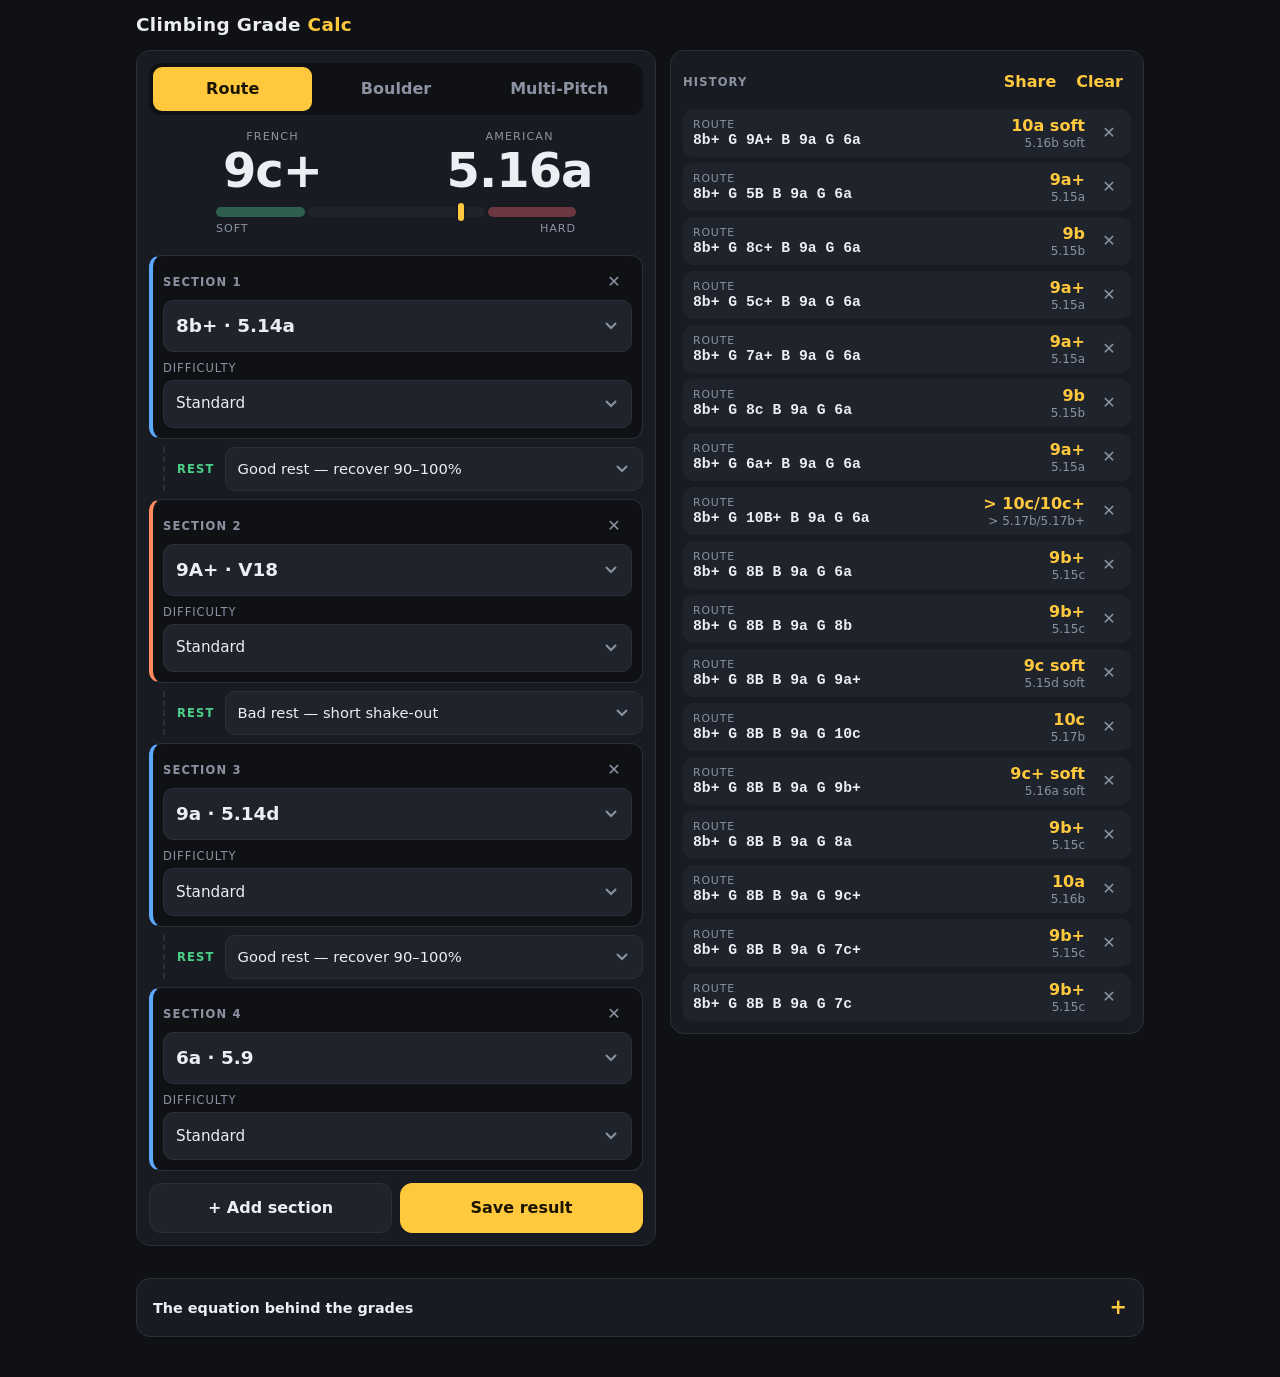
==== index.html @ f6881411 "init" ====
<!DOCTYPE html>
<!-- saved from url=(0037)https://x-55v3zh-1-bwf33.sprites.app/ -->
<html lang="en" translate="no"><script src="chrome-extension://ldmohiccoioolenadmogclhoklmanpgi/injected.js"></script><head><meta http-equiv="Content-Type" content="text/html; charset=UTF-8">
    <script type="module" src="./Climbing Grade Calc_files/client"></script>

    
    <meta name="viewport" content="width=device-width, initial-scale=1.0, viewport-fit=cover">
    <meta name="theme-color" content="#0f1115">
    <link rel="manifest" href="https://x-55v3zh-1-bwf33.sprites.app/manifest.webmanifest">
    <link rel="icon" href="https://x-55v3zh-1-bwf33.sprites.app/icon.svg" type="image/svg+xml">
    <meta name="mobile-web-app-capable" content="yes">
    <meta name="apple-mobile-web-app-capable" content="yes">
    <meta name="apple-mobile-web-app-title" content="Grade Calc">
    <title>Climbing Grade Calc</title>
  <style type="text/css" data-vite-dev-id="/home/sprite/app/src/style.css">:root {
  --bg: #0f1115;
  --card: #181b22;
  --card-2: #1f232c;
  --line: #2a2f3a;
  --text: #eceef3;
  --muted: #8b93a3;
  --accent: #ffc83d;
  --accent-ink: #1a1400;
  --route: #5aa9ff;
  --boulder: #ff8a5c;
  --good: #4cd08a;
  --bad: #ff5d6c;
  --radius: 14px;
}

*, *::before, *::after { box-sizing: border-box; }

html { -webkit-text-size-adjust: 100%; }

body {
  margin: 0;
  min-height: 100dvh;
  background: var(--bg);
  color: var(--text);
  font: 16px/1.4 system-ui, -apple-system, 'Segoe UI', Roboto, sans-serif;
  -webkit-tap-highlight-color: transparent;
  padding: env(safe-area-inset-top) env(safe-area-inset-right) env(safe-area-inset-bottom) env(safe-area-inset-left);
}

button { font: inherit; color: inherit; cursor: pointer; }

.top {
  display: flex;
  align-items: center;
  max-width: 1040px;
  margin: 0 auto;
  padding: 12px 16px;
}
.top h1 { margin: 0; font-size: 1.15rem; font-weight: 800; letter-spacing: 0.02em; }
.top h1 span { color: var(--accent); }

.layout {
  display: grid;
  gap: 14px;
  max-width: 1040px;
  margin: 0 auto;
  padding: 0 12px 24px;
}
@media (min-width: 860px) {
  .layout { grid-template-columns: minmax(380px, 520px) 1fr; align-items: start; padding: 0 16px 32px; }
  .history { position: sticky; top: 12px; }
}

.card { background: var(--card); border: 1px solid var(--line); border-radius: var(--radius); padding: 12px; }

/* segmented controls */
.seg { display: grid; grid-auto-flow: column; grid-auto-columns: 1fr; gap: 4px; background: var(--bg); padding: 4px; border-radius: 12px; }
.seg button { border: 0; background: transparent; color: var(--muted); padding: 10px 6px; border-radius: 9px; font-weight: 600; min-height: 44px; }
.seg button[aria-selected='true'], .seg button.on { background: var(--accent); color: var(--accent-ink); }

/* console */
.console-bar { display: flex; align-items: center; justify-content: space-between; gap: 8px; }
.console-bar label, .console-bar h2 { font-size: 0.72rem; font-weight: 700; text-transform: uppercase; letter-spacing: 0.1em; color: var(--muted); margin: 0; }
.tools { display: flex; gap: 4px; }
.icon { width: 36px; height: 36px; border-radius: 50%; border: 0; background: transparent; color: var(--muted); font-size: 1rem; }
.icon:hover, .icon:active { background: var(--card-2); color: var(--text); }
.text-btn { border: 0; background: transparent; color: var(--accent); font-weight: 600; padding: 8px; min-height: 36px; }


/* result */
.result { padding: 14px 4px 6px; text-align: center; }
.dual { display: grid; grid-template-columns: 1fr 1fr; gap: 8px; }
.dual small { display: block; font-size: 0.7rem; text-transform: uppercase; letter-spacing: 0.1em; color: var(--muted); }
.grade { font-size: clamp(1.9rem, 9vw, 3rem); font-weight: 800; letter-spacing: -0.02em; line-height: 1.1; min-height: 1.1em; }
.grade.empty { color: #3a4050; }
.grade.flash { animation: flash 0.5s ease; }
@keyframes flash { 0% { color: var(--accent); transform: scale(1.06); } 100% { transform: scale(1); } }
.meter { position: relative; height: 10px; margin: 10px auto 0; max-width: 360px; }
.zones { display: grid; grid-template-columns: 25fr 50fr 25fr; gap: 3px; height: 100%; }
.zones i { background: var(--card-2); border-radius: 5px; }
.zones i:first-child { background: color-mix(in srgb, var(--good) 35%, var(--card-2)); }
.zones i:last-child { background: color-mix(in srgb, var(--bad) 35%, var(--card-2)); }
.marker { position: absolute; top: -4px; width: 6px; height: 18px; margin-left: -3px; border-radius: 3px; background: var(--accent); box-shadow: 0 0 0 2px var(--card); transition: left 0.25s ease, opacity 0.2s; }
.meter-labels { display: flex; justify-content: space-between; max-width: 360px; margin: 4px auto 0; font-size: 0.7rem; color: var(--muted); text-transform: uppercase; letter-spacing: 0.08em; }

/* history */
.history h2 { font-size: 0.72rem; }
#histList { list-style: none; margin: 8px 0 0; padding: 0; display: grid; gap: 6px; }
#histList li { display: grid; grid-template-columns: 1fr auto auto; align-items: center; gap: 6px; background: var(--card-2); border-radius: 10px; padding-right: 4px; }
.hist-load { display: flex; flex-direction: column; align-items: flex-start; min-width: 0; text-align: left; border: 0; background: transparent; padding: 8px 10px; min-height: 48px; }
.h-type { font-size: 0.68rem; color: var(--muted); text-transform: uppercase; letter-spacing: 0.08em; }
.h-str { font: 600 0.92rem ui-monospace, Menlo, Consolas, monospace; max-width: 100%; overflow: hidden; text-overflow: ellipsis; white-space: nowrap; }
.h-grade { color: var(--accent); white-space: nowrap; text-align: right; line-height: 1.2; }
.h-grade small { display: block; font-weight: 500; color: var(--muted); font-size: 0.75rem; }
.empty { margin: 10px 0 2px; color: var(--muted); font-size: 0.9rem; }
[hidden] { display: none !important; }


@media (prefers-reduced-motion: reduce) { * { animation: none !important; transition: none !important; } }

/* section rows */
.rows { display: grid; gap: 8px; margin-top: 12px; }
.row { background: var(--bg); border: 1px solid var(--line); border-left: 4px solid var(--line); border-radius: 12px; padding: 8px 10px 10px; }
.row.route { border-left-color: var(--route); }
.row.boulder { border-left-color: var(--boulder); }
.row-head { display: flex; align-items: center; justify-content: space-between; min-height: 36px; }
.row-title { font-size: 0.72rem; font-weight: 700; text-transform: uppercase; letter-spacing: 0.1em; color: var(--muted); }

select {
  width: 100%;
  min-height: 48px;
  padding: 10px 36px 10px 12px;
  border: 1px solid var(--line);
  border-radius: 10px;
  background: var(--card-2) url("data:image/svg+xml,%3Csvg xmlns='http://www.w3.org/2000/svg' width='12' height='8' fill='none' stroke='%238b93a3' stroke-width='2'%3E%3Cpath d='M1 1l5 5 5-5'/%3E%3C/svg%3E") no-repeat right 14px center;
  color: var(--text);
  font: inherit;
  appearance: none;
  -webkit-appearance: none;
  text-overflow: ellipsis;
}
select:focus-visible, button:focus-visible, input:focus-visible { outline: 2px solid var(--accent); outline-offset: 2px; }
.grade-sel { font-size: 1.15rem; font-weight: 700; min-height: 52px; }
.row-opts { display: grid; gap: 8px; margin-top: 8px; }
.row-opts label { display: grid; gap: 4px; font-size: 0.72rem; color: var(--muted); text-transform: uppercase; letter-spacing: 0.08em; }
.row-opts select { font-size: 0.95rem; text-transform: none; letter-spacing: 0; }
.row-opts .check { display: flex; align-items: center; gap: 10px; min-height: 44px; font-size: 0.95rem; text-transform: none; letter-spacing: 0; color: var(--text); }
.check input { width: 22px; height: 22px; accent-color: var(--accent); }

.rest-pick { display: grid; grid-template-columns: auto 1fr; align-items: center; gap: 10px; margin: 0 0 0 14px; padding-left: 12px; border-left: 2px dashed var(--line); }
.rest-pick span { font-size: 0.72rem; font-weight: 700; text-transform: uppercase; letter-spacing: 0.1em; color: var(--good); }
.rest-pick select { min-height: 44px; font-size: 0.92rem; }

.actions { display: grid; grid-template-columns: 1fr 1fr; gap: 8px; margin-top: 12px; }
.btn { min-height: 50px; border-radius: 12px; border: 1px solid var(--line); font-weight: 700; background: var(--card-2); }
.btn.primary { background: var(--accent); color: var(--accent-ink); border-color: var(--accent); }
.btn:disabled { opacity: 0.4; cursor: not-allowed; }
.btn:active:not(:disabled) { transform: scale(0.98); }

/* about */
.about { max-width: 1040px; margin: 0 auto; padding: 0 12px 32px; color: var(--muted); font-size: 0.9rem; }
.about details { background: var(--card); border: 1px solid var(--line); border-radius: var(--radius); }
.about summary { cursor: pointer; padding: 14px 16px; min-height: 48px; font-weight: 600; color: var(--text); list-style: none; display: flex; align-items: center; justify-content: space-between; }
.about summary::-webkit-details-marker { display: none; }
.about summary::after { content: '+'; color: var(--accent); font-size: 1.3rem; }
.about details[open] summary::after { content: '–'; }
.about-body { padding: 0 16px 14px; line-height: 1.55; }
.about-body p { margin: 0 0 10px; }
.about-body ol { margin: 0 0 10px; padding-left: 20px; display: grid; gap: 6px; }
.about-body b { color: var(--text); }
@media (min-width: 860px) { .about { padding: 0 16px 40px; } }

.eq { margin: 4px 0 12px; padding: 10px 12px; background: var(--bg); border: 1px solid var(--line); border-radius: 10px; font: italic 0.95rem/1.9 Georgia, 'Times New Roman', serif; color: var(--text); overflow-x: auto; }
.eq > div { white-space: nowrap; }
.eq span { font: 0.78rem system-ui, sans-serif; color: var(--muted); margin-left: 8px; }
.about-body i { font-family: Georgia, 'Times New Roman', serif; }
.plot { margin: 6px 0 12px; }
.plot svg { display: block; width: 100%; max-width: 480px; height: auto; margin: 0 auto; }
.plot .g { stroke: var(--line); stroke-width: 1; }
.plot text { fill: var(--muted); font-size: 10px; font-family: system-ui, sans-serif; }
.plot .ax { font-size: 10px; }
.plot .c { fill: none; stroke-width: 2.2; stroke-linejoin: round; }
.plot .ref { fill: none; stroke: var(--muted); stroke-width: 1.3; stroke-dasharray: 4 4; }
.legend { display: flex; flex-wrap: wrap; justify-content: center; gap: 4px 14px; margin-top: 6px; font-size: 0.78rem; }
.legend span { display: inline-flex; align-items: center; gap: 6px; }
.legend i { width: 14px; height: 3px; border-radius: 2px; display: inline-block; }
.legend i.dash { background: repeating-linear-gradient(90deg, var(--muted) 0 4px, transparent 4px 8px); }
.params { width: 100%; border-collapse: collapse; margin: 0 0 10px; font-size: 0.82rem; text-align: center; }
.params th, .params td { padding: 6px 3px; border-bottom: 1px solid var(--line); }
.params td:first-child { white-space: nowrap; }
.params th { color: var(--muted); font-weight: 600; }
.params td:first-child, .params th:first-child { text-align: left; }
.params td:first-child { color: var(--text); }
.dot { display: inline-block; width: 9px; height: 9px; border-radius: 50%; margin-right: 8px; }
.dot.rG { background: var(--good); } .dot.rM { background: var(--accent); } .dot.rB { background: var(--boulder); } .dot.rN { background: var(--bad); }
.about-body .fine { font-size: 0.8rem; color: #6c7488; }
.about-body ul { margin: 0 0 10px; padding-left: 20px; display: grid; gap: 6px; }
.about-body .cap { margin: 14px 0 4px; font-weight: 700; color: var(--text); }
.about-body code { font-family: ui-monospace, Menlo, Consolas, monospace; color: var(--accent); }
</style><script src="chrome-extension://liecbddmkiiihnedobmlmillhodjkdmb/js/recordConsoleEvents.js"></script></head>
  <body>
    <div id="app">
  <header class="top"><h1>Climbing Grade <span>Calc</span></h1></header>
  <main class="layout">
    <section class="card calc">
      <div class="seg" id="typeSeg" role="tablist"><button role="tab" data-type="Route" aria-selected="true">Route</button><button role="tab" data-type="Boulder" aria-selected="false">Boulder</button><button role="tab" data-type="Multipitch" aria-selected="false">Multi-Pitch</button></div>
      <div class="result" aria-live="polite">
        <div class="dual">
          <div><small>French</small><div class="grade" id="gradeFr">9c+</div></div>
          <div><small>American</small><div class="grade" id="gradeUS">5.16a</div></div>
        </div>
        <div class="meter"><div class="zones"><i></i><i></i><i></i></div><div class="marker" id="marker" style="left: 68%; opacity: 1;"></div></div>
        <div class="meter-labels"><span>soft</span><span>hard</span></div>
      </div>
      <div id="rows" class="rows">
      <div class="row route">
        <div class="row-head">
          <span class="row-title">Section 1</span>
          <button class="icon" data-remove="0" aria-label="Remove section 1">✕</button>
        </div>
        <select class="grade-sel" data-i="0" data-f="grade" aria-label="Grade of section 1"><option value="">Choose a grade…</option><optgroup label="Route sections (lowercase)"><option value="4a">4a · 5.5</option><option value="4a+">4a+ · 5.5</option><option value="4b">4b · 5.5</option><option value="4b+">4b+ · 5.5</option><option value="4c">4c · 5.5</option><option value="4c+">4c+ · 5.5</option><option value="5a">5a · 5.6</option><option value="5a+">5a+ · 5.6/5.7</option><option value="5b">5b · 5.7</option><option value="5b+">5b+ · 5.7/5.8</option><option value="5c">5c · 5.8</option><option value="5c+">5c+ · 5.8/5.9</option><option value="6a">6a · 5.9</option><option value="6a+">6a+ · 5.10a/b</option><option value="6b">6b · 5.10c</option><option value="6b+">6b+ · 5.10d</option><option value="6c">6c · 5.11a</option><option value="6c+">6c+ · 5.11b</option><option value="7a">7a · 5.11c</option><option value="7a+">7a+ · 5.11d</option><option value="7b">7b · 5.12a</option><option value="7b+">7b+ · 5.12b</option><option value="7c">7c · 5.12c</option><option value="7c+">7c+ · 5.12d/5.13a</option><option value="8a">8a · 5.13b</option><option value="8a+">8a+ · 5.13c</option><option value="8b">8b · 5.13d</option><option value="8b+" selected="">8b+ · 5.14a</option><option value="8c">8c · 5.14b</option><option value="8c+">8c+ · 5.14c</option><option value="9a">9a · 5.14d</option><option value="9a+">9a+ · 5.15a</option><option value="9b">9b · 5.15b</option><option value="9b+">9b+ · 5.15c</option><option value="9c">9c · 5.15d</option><option value="9c+">9c+ · 5.16a</option></optgroup><optgroup label="Boulder sections (uppercase)"><option value="4A">4A · V0-</option><option value="4A+">4A+ · V0-</option><option value="4B">4B · V0</option><option value="4B+">4B+ · V0</option><option value="4C">4C · V0+</option><option value="4C+">4C+ · V0+</option><option value="5A">5A · V1</option><option value="5A+">5A+ · V1</option><option value="5B">5B · V2</option><option value="5B+">5B+ · V2</option><option value="5C">5C · V2</option><option value="5C+">5C+ · V3</option><option value="6A">6A · V3</option><option value="6A+">6A+ · V3</option><option value="6B">6B · V4</option><option value="6B+">6B+ · V4</option><option value="6C">6C · V5</option><option value="6C+">6C+ · V6</option><option value="7A">7A · V6</option><option value="7A+">7A+ · V7</option><option value="7B">7B · V8</option><option value="7B+">7B+ · V9</option><option value="7C">7C · V9</option><option value="7C+">7C+ · V10</option><option value="8A">8A · V11</option><option value="8A+">8A+ · V12</option><option value="8B">8B · V13</option><option value="8B+">8B+ · V14</option><option value="8C">8C · V15</option><option value="8C+">8C+ · V16</option><option value="9A">9A · V17</option><option value="9A+">9A+ · V18</option></optgroup></select>
        <div class="row-opts">
          <label>Difficulty
            <select data-i="0" data-f="mod">
              <option value="" selected="">Standard</option>
              <option value="s">Soft for the grade</option>
              <option value="h">Hard for the grade</option>
              <option value="/">Between this and next grade</option>
            </select>
          </label>
          
        </div>
      </div><label class="rest-pick"><span>Rest</span><select data-i="1" data-f="rest" aria-label="Rest before section 2"><option value="G" selected="">Good rest — recover 90–100%</option><option value="M">Medium rest — calm down</option><option value="B">Bad rest — short shake-out</option><option value="N">No rest — keep going</option></select></label>
      <div class="row boulder">
        <div class="row-head">
          <span class="row-title">Section 2</span>
          <button class="icon" data-remove="1" aria-label="Remove section 2">✕</button>
        </div>
        <select class="grade-sel" data-i="1" data-f="grade" aria-label="Grade of section 2"><option value="">Choose a grade…</option><optgroup label="Route sections (lowercase)"><option value="4a">4a · 5.5</option><option value="4a+">4a+ · 5.5</option><option value="4b">4b · 5.5</option><option value="4b+">4b+ · 5.5</option><option value="4c">4c · 5.5</option><option value="4c+">4c+ · 5.5</option><option value="5a">5a · 5.6</option><option value="5a+">5a+ · 5.6/5.7</option><option value="5b">5b · 5.7</option><option value="5b+">5b+ · 5.7/5.8</option><option value="5c">5c · 5.8</option><option value="5c+">5c+ · 5.8/5.9</option><option value="6a">6a · 5.9</option><option value="6a+">6a+ · 5.10a/b</option><option value="6b">6b · 5.10c</option><option value="6b+">6b+ · 5.10d</option><option value="6c">6c · 5.11a</option><option value="6c+">6c+ · 5.11b</option><option value="7a">7a · 5.11c</option><option value="7a+">7a+ · 5.11d</option><option value="7b">7b · 5.12a</option><option value="7b+">7b+ · 5.12b</option><option value="7c">7c · 5.12c</option><option value="7c+">7c+ · 5.12d/5.13a</option><option value="8a">8a · 5.13b</option><option value="8a+">8a+ · 5.13c</option><option value="8b">8b · 5.13d</option><option value="8b+">8b+ · 5.14a</option><option value="8c">8c · 5.14b</option><option value="8c+">8c+ · 5.14c</option><option value="9a">9a · 5.14d</option><option value="9a+">9a+ · 5.15a</option><option value="9b">9b · 5.15b</option><option value="9b+">9b+ · 5.15c</option><option value="9c">9c · 5.15d</option><option value="9c+">9c+ · 5.16a</option></optgroup><optgroup label="Boulder sections (uppercase)"><option value="4A">4A · V0-</option><option value="4A+">4A+ · V0-</option><option value="4B">4B · V0</option><option value="4B+">4B+ · V0</option><option value="4C">4C · V0+</option><option value="4C+">4C+ · V0+</option><option value="5A">5A · V1</option><option value="5A+">5A+ · V1</option><option value="5B">5B · V2</option><option value="5B+">5B+ · V2</option><option value="5C">5C · V2</option><option value="5C+">5C+ · V3</option><option value="6A">6A · V3</option><option value="6A+">6A+ · V3</option><option value="6B">6B · V4</option><option value="6B+">6B+ · V4</option><option value="6C">6C · V5</option><option value="6C+">6C+ · V6</option><option value="7A">7A · V6</option><option value="7A+">7A+ · V7</option><option value="7B">7B · V8</option><option value="7B+">7B+ · V9</option><option value="7C">7C · V9</option><option value="7C+">7C+ · V10</option><option value="8A">8A · V11</option><option value="8A+">8A+ · V12</option><option value="8B">8B · V13</option><option value="8B+">8B+ · V14</option><option value="8C">8C · V15</option><option value="8C+">8C+ · V16</option><option value="9A">9A · V17</option><option value="9A+" selected="">9A+ · V18</option></optgroup></select>
        <div class="row-opts">
          <label>Difficulty
            <select data-i="1" data-f="mod">
              <option value="" selected="">Standard</option>
              <option value="s">Soft for the grade</option>
              <option value="h">Hard for the grade</option>
              <option value="/">Between this and next grade</option>
            </select>
          </label>
          
        </div>
      </div><label class="rest-pick"><span>Rest</span><select data-i="2" data-f="rest" aria-label="Rest before section 3"><option value="G">Good rest — recover 90–100%</option><option value="M">Medium rest — calm down</option><option value="B" selected="">Bad rest — short shake-out</option><option value="N">No rest — keep going</option></select></label>
      <div class="row route">
        <div class="row-head">
          <span class="row-title">Section 3</span>
          <button class="icon" data-remove="2" aria-label="Remove section 3">✕</button>
        </div>
        <select class="grade-sel" data-i="2" data-f="grade" aria-label="Grade of section 3"><option value="">Choose a grade…</option><optgroup label="Route sections (lowercase)"><option value="4a">4a · 5.5</option><option value="4a+">4a+ · 5.5</option><option value="4b">4b · 5.5</option><option value="4b+">4b+ · 5.5</option><option value="4c">4c · 5.5</option><option value="4c+">4c+ · 5.5</option><option value="5a">5a · 5.6</option><option value="5a+">5a+ · 5.6/5.7</option><option value="5b">5b · 5.7</option><option value="5b+">5b+ · 5.7/5.8</option><option value="5c">5c · 5.8</option><option value="5c+">5c+ · 5.8/5.9</option><option value="6a">6a · 5.9</option><option value="6a+">6a+ · 5.10a/b</option><option value="6b">6b · 5.10c</option><option value="6b+">6b+ · 5.10d</option><option value="6c">6c · 5.11a</option><option value="6c+">6c+ · 5.11b</option><option value="7a">7a · 5.11c</option><option value="7a+">7a+ · 5.11d</option><option value="7b">7b · 5.12a</option><option value="7b+">7b+ · 5.12b</option><option value="7c">7c · 5.12c</option><option value="7c+">7c+ · 5.12d/5.13a</option><option value="8a">8a · 5.13b</option><option value="8a+">8a+ · 5.13c</option><option value="8b">8b · 5.13d</option><option value="8b+">8b+ · 5.14a</option><option value="8c">8c · 5.14b</option><option value="8c+">8c+ · 5.14c</option><option value="9a" selected="">9a · 5.14d</option><option value="9a+">9a+ · 5.15a</option><option value="9b">9b · 5.15b</option><option value="9b+">9b+ · 5.15c</option><option value="9c">9c · 5.15d</option><option value="9c+">9c+ · 5.16a</option></optgroup><optgroup label="Boulder sections (uppercase)"><option value="4A">4A · V0-</option><option value="4A+">4A+ · V0-</option><option value="4B">4B · V0</option><option value="4B+">4B+ · V0</option><option value="4C">4C · V0+</option><option value="4C+">4C+ · V0+</option><option value="5A">5A · V1</option><option value="5A+">5A+ · V1</option><option value="5B">5B · V2</option><option value="5B+">5B+ · V2</option><option value="5C">5C · V2</option><option value="5C+">5C+ · V3</option><option value="6A">6A · V3</option><option value="6A+">6A+ · V3</option><option value="6B">6B · V4</option><option value="6B+">6B+ · V4</option><option value="6C">6C · V5</option><option value="6C+">6C+ · V6</option><option value="7A">7A · V6</option><option value="7A+">7A+ · V7</option><option value="7B">7B · V8</option><option value="7B+">7B+ · V9</option><option value="7C">7C · V9</option><option value="7C+">7C+ · V10</option><option value="8A">8A · V11</option><option value="8A+">8A+ · V12</option><option value="8B">8B · V13</option><option value="8B+">8B+ · V14</option><option value="8C">8C · V15</option><option value="8C+">8C+ · V16</option><option value="9A">9A · V17</option><option value="9A+">9A+ · V18</option></optgroup></select>
        <div class="row-opts">
          <label>Difficulty
            <select data-i="2" data-f="mod">
              <option value="" selected="">Standard</option>
              <option value="s">Soft for the grade</option>
              <option value="h">Hard for the grade</option>
              <option value="/">Between this and next grade</option>
            </select>
          </label>
          
        </div>
      </div><label class="rest-pick"><span>Rest</span><select data-i="3" data-f="rest" aria-label="Rest before section 4"><option value="G" selected="">Good rest — recover 90–100%</option><option value="M">Medium rest — calm down</option><option value="B">Bad rest — short shake-out</option><option value="N">No rest — keep going</option></select></label>
      <div class="row route">
        <div class="row-head">
          <span class="row-title">Section 4</span>
          <button class="icon" data-remove="3" aria-label="Remove section 4">✕</button>
        </div>
        <select class="grade-sel" data-i="3" data-f="grade" aria-label="Grade of section 4"><option value="">Choose a grade…</option><optgroup label="Route sections (lowercase)"><option value="4a">4a · 5.5</option><option value="4a+">4a+ · 5.5</option><option value="4b">4b · 5.5</option><option value="4b+">4b+ · 5.5</option><option value="4c">4c · 5.5</option><option value="4c+">4c+ · 5.5</option><option value="5a">5a · 5.6</option><option value="5a+">5a+ · 5.6/5.7</option><option value="5b">5b · 5.7</option><option value="5b+">5b+ · 5.7/5.8</option><option value="5c">5c · 5.8</option><option value="5c+">5c+ · 5.8/5.9</option><option value="6a" selected="">6a · 5.9</option><option value="6a+">6a+ · 5.10a/b</option><option value="6b">6b · 5.10c</option><option value="6b+">6b+ · 5.10d</option><option value="6c">6c · 5.11a</option><option value="6c+">6c+ · 5.11b</option><option value="7a">7a · 5.11c</option><option value="7a+">7a+ · 5.11d</option><option value="7b">7b · 5.12a</option><option value="7b+">7b+ · 5.12b</option><option value="7c">7c · 5.12c</option><option value="7c+">7c+ · 5.12d/5.13a</option><option value="8a">8a · 5.13b</option><option value="8a+">8a+ · 5.13c</option><option value="8b">8b · 5.13d</option><option value="8b+">8b+ · 5.14a</option><option value="8c">8c · 5.14b</option><option value="8c+">8c+ · 5.14c</option><option value="9a">9a · 5.14d</option><option value="9a+">9a+ · 5.15a</option><option value="9b">9b · 5.15b</option><option value="9b+">9b+ · 5.15c</option><option value="9c">9c · 5.15d</option><option value="9c+">9c+ · 5.16a</option></optgroup><optgroup label="Boulder sections (uppercase)"><option value="4A">4A · V0-</option><option value="4A+">4A+ · V0-</option><option value="4B">4B · V0</option><option value="4B+">4B+ · V0</option><option value="4C">4C · V0+</option><option value="4C+">4C+ · V0+</option><option value="5A">5A · V1</option><option value="5A+">5A+ · V1</option><option value="5B">5B · V2</option><option value="5B+">5B+ · V2</option><option value="5C">5C · V2</option><option value="5C+">5C+ · V3</option><option value="6A">6A · V3</option><option value="6A+">6A+ · V3</option><option value="6B">6B · V4</option><option value="6B+">6B+ · V4</option><option value="6C">6C · V5</option><option value="6C+">6C+ · V6</option><option value="7A">7A · V6</option><option value="7A+">7A+ · V7</option><option value="7B">7B · V8</option><option value="7B+">7B+ · V9</option><option value="7C">7C · V9</option><option value="7C+">7C+ · V10</option><option value="8A">8A · V11</option><option value="8A+">8A+ · V12</option><option value="8B">8B · V13</option><option value="8B+">8B+ · V14</option><option value="8C">8C · V15</option><option value="8C+">8C+ · V16</option><option value="9A">9A · V17</option><option value="9A+">9A+ · V18</option></optgroup></select>
        <div class="row-opts">
          <label>Difficulty
            <select data-i="3" data-f="mod">
              <option value="" selected="">Standard</option>
              <option value="s">Soft for the grade</option>
              <option value="h">Hard for the grade</option>
              <option value="/">Between this and next grade</option>
            </select>
          </label>
          
        </div>
      </div></div>
      <div class="actions">
        <button class="btn ghost" id="addBtn">+ Add section</button>
        <button class="btn primary" id="saveBtn">Save result</button>
      </div>
    </section>
    <section class="card history">
      <div class="console-bar">
        <h2>History</h2>
        <div class="tools">
          <button class="text-btn" id="shareBtn">Share</button>
          <button class="text-btn" id="clearHist">Clear</button>
        </div>
      </div>
      <ul id="histList"><li data-i="0"><button class="hist-load"><span class="h-type">Route</span><span class="h-str">8b+ G 9A+ B 9a G 6a</span></button><b class="h-grade">10a soft<small>5.16b soft</small></b><button class="icon" data-del="0" aria-label="Delete">✕</button></li><li data-i="1"><button class="hist-load"><span class="h-type">Route</span><span class="h-str">8b+ G 5B B 9a G 6a</span></button><b class="h-grade">9a+<small>5.15a</small></b><button class="icon" data-del="1" aria-label="Delete">✕</button></li><li data-i="2"><button class="hist-load"><span class="h-type">Route</span><span class="h-str">8b+ G 8c+ B 9a G 6a</span></button><b class="h-grade">9b<small>5.15b</small></b><button class="icon" data-del="2" aria-label="Delete">✕</button></li><li data-i="3"><button class="hist-load"><span class="h-type">Route</span><span class="h-str">8b+ G 5c+ B 9a G 6a</span></button><b class="h-grade">9a+<small>5.15a</small></b><button class="icon" data-del="3" aria-label="Delete">✕</button></li><li data-i="4"><button class="hist-load"><span class="h-type">Route</span><span class="h-str">8b+ G 7a+ B 9a G 6a</span></button><b class="h-grade">9a+<small>5.15a</small></b><button class="icon" data-del="4" aria-label="Delete">✕</button></li><li data-i="5"><button class="hist-load"><span class="h-type">Route</span><span class="h-str">8b+ G 8c B 9a G 6a</span></button><b class="h-grade">9b<small>5.15b</small></b><button class="icon" data-del="5" aria-label="Delete">✕</button></li><li data-i="6"><button class="hist-load"><span class="h-type">Route</span><span class="h-str">8b+ G 6a+ B 9a G 6a</span></button><b class="h-grade">9a+<small>5.15a</small></b><button class="icon" data-del="6" aria-label="Delete">✕</button></li><li data-i="7"><button class="hist-load"><span class="h-type">Route</span><span class="h-str">8b+ G 10B+ B 9a G 6a</span></button><b class="h-grade">&gt; 10c/10c+<small>&gt; 5.17b/5.17b+</small></b><button class="icon" data-del="7" aria-label="Delete">✕</button></li><li data-i="8"><button class="hist-load"><span class="h-type">Route</span><span class="h-str">8b+ G 8B B 9a G 6a</span></button><b class="h-grade">9b+<small>5.15c</small></b><button class="icon" data-del="8" aria-label="Delete">✕</button></li><li data-i="9"><button class="hist-load"><span class="h-type">Route</span><span class="h-str">8b+ G 8B B 9a G 8b</span></button><b class="h-grade">9b+<small>5.15c</small></b><button class="icon" data-del="9" aria-label="Delete">✕</button></li><li data-i="10"><button class="hist-load"><span class="h-type">Route</span><span class="h-str">8b+ G 8B B 9a G 9a+</span></button><b class="h-grade">9c soft<small>5.15d soft</small></b><button class="icon" data-del="10" aria-label="Delete">✕</button></li><li data-i="11"><button class="hist-load"><span class="h-type">Route</span><span class="h-str">8b+ G 8B B 9a G 10c</span></button><b class="h-grade">10c<small>5.17b</small></b><button class="icon" data-del="11" aria-label="Delete">✕</button></li><li data-i="12"><button class="hist-load"><span class="h-type">Route</span><span class="h-str">8b+ G 8B B 9a G 9b+</span></button><b class="h-grade">9c+ soft<small>5.16a soft</small></b><button class="icon" data-del="12" aria-label="Delete">✕</button></li><li data-i="13"><button class="hist-load"><span class="h-type">Route</span><span class="h-str">8b+ G 8B B 9a G 8a</span></button><b class="h-grade">9b+<small>5.15c</small></b><button class="icon" data-del="13" aria-label="Delete">✕</button></li><li data-i="14"><button class="hist-load"><span class="h-type">Route</span><span class="h-str">8b+ G 8B B 9a G 9c+</span></button><b class="h-grade">10a<small>5.16b</small></b><button class="icon" data-del="14" aria-label="Delete">✕</button></li><li data-i="15"><button class="hist-load"><span class="h-type">Route</span><span class="h-str">8b+ G 8B B 9a G 7c+</span></button><b class="h-grade">9b+<small>5.15c</small></b><button class="icon" data-del="15" aria-label="Delete">✕</button></li><li data-i="16"><button class="hist-load"><span class="h-type">Route</span><span class="h-str">8b+ G 8B B 9a G 7c</span></button><b class="h-grade">9b+<small>5.15c</small></b><button class="icon" data-del="16" aria-label="Delete">✕</button></li></ul>
      <p class="empty" id="histEmpty" hidden="">Press “Save result” to keep a result here.</p>
    </section>
  </main>
  <footer class="about">
    <details>
      <summary>The equation behind the grades</summary>
      <div class="about-body">
        <p>Grades live on one scale where a step is one route grade (4a = 0.5, 4a+ = 1.5, 4b = 2.5…). For two sections <i>g</i><sub>1</sub> then <i>g</i><sub>2</sub> separated by a rest, with gap <i>d</i> = <i>g</i><sub>2</sub> − <i>g</i><sub>1</sub>, the pair is worth:</p>
        <div class="eq">
          <div><i>g</i> = <i>g</i><sub>1</sub> + <i>R</i>(<i>d</i>)</div>
          <div><i>R</i>(<i>d</i>) = <i>d</i> + <i>e</i><sub>0</sub>·(1 − <i>d</i>/<i>c</i>)<sup><i>p</i></sup> <span>for 0 ≤ <i>d</i> &lt; <i>c</i></span></div>
          <div><i>R</i>(<i>d</i>) = <i>e</i><sub>0</sub>·(1 + <i>d</i>/<i>c</i><sub>L</sub>)<sup><i>q</i></sup> <span>for −<i>c</i><sub>L</sub> &lt; <i>d</i> &lt; 0</span></div>
          <div><i>R</i>(<i>d</i>) = <i>d</i> for <i>d</i> ≥ <i>c</i>, and 0 for <i>d</i> ≤ −<i>c</i><sub>L</sub></div>
        </div>
        <p class="cap">Two route sections: the bonus over the harder one</p>
        <div class="plot" id="plot"><svg viewBox="0 0 340 220" role="img" aria-label="Bonus over the harder section against the grade gap, for each rest quality">
    <line x1="34" x2="34" y1="10" y2="190" class="g"></line><text x="34" y="204" text-anchor="middle">-10</text><line x1="56.769230769230774" x2="56.769230769230774" y1="10" y2="190" class="g"></line><text x="56.769230769230774" y="204" text-anchor="middle">-8</text><line x1="79.53846153846155" x2="79.53846153846155" y1="10" y2="190" class="g"></line><text x="79.53846153846155" y="204" text-anchor="middle">-6</text><line x1="102.3076923076923" x2="102.3076923076923" y1="10" y2="190" class="g"></line><text x="102.3076923076923" y="204" text-anchor="middle">-4</text><line x1="125.07692307692308" x2="125.07692307692308" y1="10" y2="190" class="g"></line><text x="125.07692307692308" y="204" text-anchor="middle">-2</text><line x1="147.84615384615387" x2="147.84615384615387" y1="10" y2="190" class="g"></line><text x="147.84615384615387" y="204" text-anchor="middle">0</text><line x1="170.6153846153846" x2="170.6153846153846" y1="10" y2="190" class="g"></line><text x="170.6153846153846" y="204" text-anchor="middle">2</text><line x1="193.3846153846154" x2="193.3846153846154" y1="10" y2="190" class="g"></line><text x="193.3846153846154" y="204" text-anchor="middle">4</text><line x1="216.15384615384616" x2="216.15384615384616" y1="10" y2="190" class="g"></line><text x="216.15384615384616" y="204" text-anchor="middle">6</text><line x1="238.9230769230769" x2="238.9230769230769" y1="10" y2="190" class="g"></line><text x="238.9230769230769" y="204" text-anchor="middle">8</text><line x1="261.69230769230774" x2="261.69230769230774" y1="10" y2="190" class="g"></line><text x="261.69230769230774" y="204" text-anchor="middle">10</text><line x1="284.46153846153845" x2="284.46153846153845" y1="10" y2="190" class="g"></line><text x="284.46153846153845" y="204" text-anchor="middle">12</text><line x1="307.2307692307692" x2="307.2307692307692" y1="10" y2="190" class="g"></line><text x="307.2307692307692" y="204" text-anchor="middle">14</text><line x1="330" x2="330" y1="10" y2="190" class="g"></line><text x="330" y="204" text-anchor="middle">16</text><line x1="34" x2="330" y1="190" y2="190" class="g"></line><text x="28" y="193" text-anchor="end">0</text><line x1="34" x2="330" y1="130" y2="130" class="g"></line><text x="28" y="133" text-anchor="end">1</text><line x1="34" x2="330" y1="70" y2="70" class="g"></line><text x="28" y="73" text-anchor="end">2</text><line x1="34" x2="330" y1="10" y2="10" class="g"></line><text x="28" y="13" text-anchor="end">3</text>
    <path d="M34.0,190.0L35.1,190.0L36.3,190.0L37.4,190.0L38.6,190.0L39.7,190.0L40.8,190.0L42.0,190.0L43.1,190.0L44.2,190.0L45.4,190.0L46.5,190.0L47.7,190.0L48.8,190.0L49.9,190.0L51.1,190.0L52.2,190.0L53.4,190.0L54.5,190.0L55.6,190.0L56.8,190.0L57.9,190.0L59.0,190.0L60.2,190.0L61.3,190.0L62.5,190.0L63.6,190.0L64.7,189.9L65.9,189.6L67.0,189.1L68.2,188.5L69.3,187.8L70.4,187.0L71.6,186.2L72.7,185.2L73.8,184.2L75.0,183.2L76.1,182.1L77.3,180.9L78.4,179.7L79.5,178.4L80.7,177.0L81.8,175.7L83.0,174.2L84.1,172.8L85.2,171.2L86.4,169.7L87.5,168.1L88.6,166.4L89.8,164.7L90.9,163.0L92.1,161.2L93.2,159.4L94.3,157.6L95.5,155.7L96.6,153.8L97.8,151.9L98.9,149.9L100.0,147.9L101.2,145.8L102.3,143.7L103.4,141.6L104.6,139.5L105.7,137.3L106.9,135.1L108.0,132.8L109.1,130.6L110.3,128.3L111.4,125.9L112.6,123.6L113.7,121.2L114.8,118.8L116.0,116.3L117.1,113.9L118.2,111.3L119.4,108.8L120.5,106.3L121.7,103.7L122.8,101.1L123.9,98.4L125.1,95.8L126.2,93.1L127.4,90.4L128.5,87.6L129.6,84.9L130.8,82.1L131.9,79.2L133.0,76.4L134.2,73.5L135.3,70.6L136.5,67.7L137.6,64.8L138.7,61.8L139.9,58.8L141.0,55.8L142.2,52.8L143.3,49.7L144.4,46.7L145.6,43.6L146.7,40.4L147.8,37.3L149.0,40.1L150.1,42.9L151.3,45.7L152.4,48.5L153.5,51.2L154.7,53.9L155.8,56.6L157.0,59.2L158.1,61.9L159.2,64.5L160.4,67.1L161.5,69.6L162.6,72.1L163.8,74.7L164.9,77.1L166.1,79.6L167.2,82.0L168.3,84.5L169.5,86.8L170.6,89.2L171.8,91.5L172.9,93.9L174.0,96.1L175.2,98.4L176.3,100.6L177.4,102.9L178.6,105.0L179.7,107.2L180.9,109.3L182.0,111.4L183.1,113.5L184.3,115.6L185.4,117.6L186.6,119.6L187.7,121.6L188.8,123.6L190.0,125.5L191.1,127.4L192.2,129.3L193.4,131.2L194.5,133.0L195.7,134.8L196.8,136.6L197.9,138.3L199.1,140.0L200.2,141.7L201.4,143.4L202.5,145.0L203.6,146.6L204.8,148.2L205.9,149.8L207.0,151.3L208.2,152.8L209.3,154.3L210.5,155.8L211.6,157.2L212.7,158.6L213.9,160.0L215.0,161.3L216.2,162.6L217.3,163.9L218.4,165.2L219.6,166.4L220.7,167.6L221.8,168.8L223.0,169.9L224.1,171.0L225.3,172.1L226.4,173.2L227.5,174.2L228.7,175.2L229.8,176.2L231.0,177.1L232.1,178.0L233.2,178.9L234.4,179.7L235.5,180.6L236.6,181.4L237.8,182.1L238.9,182.8L240.1,183.5L241.2,184.2L242.3,184.8L243.5,185.4L244.6,186.0L245.8,186.5L246.9,187.0L248.0,187.5L249.2,187.9L250.3,188.3L251.4,188.6L252.6,188.9L253.7,189.2L254.9,189.5L256.0,189.7L257.1,189.8L258.3,189.9L259.4,190.0L260.6,190.0L261.7,190.0L262.8,190.0L264.0,190.0L265.1,190.0L266.2,190.0L267.4,190.0L268.5,190.0L269.7,190.0L270.8,190.0L271.9,190.0L273.1,190.0L274.2,190.0L275.4,190.0L276.5,190.0L277.6,190.0L278.8,190.0L279.9,190.0L281.0,190.0L282.2,190.0L283.3,190.0L284.5,190.0L285.6,190.0L286.7,190.0L287.9,190.0L289.0,190.0L290.2,190.0L291.3,190.0L292.4,190.0L293.6,190.0L294.7,190.0L295.8,190.0L297.0,190.0L298.1,190.0L299.3,190.0L300.4,190.0L301.5,190.0L302.7,190.0L303.8,190.0L305.0,190.0L306.1,190.0L307.2,190.0L308.4,190.0L309.5,190.0L310.6,190.0L311.8,190.0L312.9,190.0L314.1,190.0L315.2,190.0L316.3,190.0L317.5,190.0L318.6,190.0L319.8,190.0L320.9,190.0L322.0,190.0L323.2,190.0L324.3,190.0L325.4,190.0L326.6,190.0L327.7,190.0L328.9,190.0L330.0,190.0" stroke="var(--bad)" class="c"></path><path d="M34.0,190.0L35.1,190.0L36.3,190.0L37.4,190.0L38.6,190.0L39.7,190.0L40.8,190.0L42.0,190.0L43.1,190.0L44.2,190.0L45.4,190.0L46.5,190.0L47.7,190.0L48.8,190.0L49.9,190.0L51.1,190.0L52.2,190.0L53.4,190.0L54.5,190.0L55.6,190.0L56.8,190.0L57.9,190.0L59.0,190.0L60.2,190.0L61.3,190.0L62.5,190.0L63.6,190.0L64.7,190.0L65.9,190.0L67.0,190.0L68.2,190.0L69.3,190.0L70.4,190.0L71.6,189.9L72.7,189.6L73.8,189.2L75.0,188.7L76.1,188.1L77.3,187.4L78.4,186.7L79.5,185.8L80.7,184.9L81.8,184.0L83.0,183.0L84.1,181.9L85.2,180.7L86.4,179.5L87.5,178.3L88.6,177.0L89.8,175.6L90.9,174.3L92.1,172.8L93.2,171.3L94.3,169.8L95.5,168.2L96.6,166.6L97.8,164.9L98.9,163.2L100.0,161.5L101.2,159.7L102.3,157.8L103.4,156.0L104.6,154.1L105.7,152.1L106.9,150.1L108.0,148.1L109.1,146.1L110.3,144.0L111.4,141.8L112.6,139.7L113.7,137.5L114.8,135.2L116.0,133.0L117.1,130.7L118.2,128.3L119.4,126.0L120.5,123.6L121.7,121.1L122.8,118.7L123.9,116.2L125.1,113.6L126.2,111.1L127.4,108.5L128.5,105.8L129.6,103.2L130.8,100.5L131.9,97.8L133.0,95.0L134.2,92.3L135.3,89.5L136.5,86.6L137.6,83.8L138.7,80.9L139.9,78.0L141.0,75.0L142.2,72.0L143.3,69.0L144.4,66.0L145.6,62.9L146.7,59.9L147.8,56.7L149.0,59.6L150.1,62.4L151.3,65.2L152.4,67.9L153.5,70.7L154.7,73.4L155.8,76.0L157.0,78.7L158.1,81.3L159.2,83.9L160.4,86.4L161.5,89.0L162.6,91.4L163.8,93.9L164.9,96.3L166.1,98.7L167.2,101.1L168.3,103.5L169.5,105.8L170.6,108.0L171.8,110.3L172.9,112.5L174.0,114.7L175.2,116.9L176.3,119.0L177.4,121.1L178.6,123.2L179.7,125.2L180.9,127.2L182.0,129.2L183.1,131.2L184.3,133.1L185.4,135.0L186.6,136.8L187.7,138.7L188.8,140.5L190.0,142.2L191.1,144.0L192.2,145.7L193.4,147.3L194.5,149.0L195.7,150.6L196.8,152.2L197.9,153.7L199.1,155.3L200.2,156.7L201.4,158.2L202.5,159.6L203.6,161.0L204.8,162.4L205.9,163.7L207.0,165.0L208.2,166.3L209.3,167.5L210.5,168.7L211.6,169.9L212.7,171.0L213.9,172.2L215.0,173.2L216.2,174.3L217.3,175.3L218.4,176.3L219.6,177.2L220.7,178.1L221.8,179.0L223.0,179.9L224.1,180.7L225.3,181.5L226.4,182.2L227.5,182.9L228.7,183.6L229.8,184.3L231.0,184.9L232.1,185.5L233.2,186.0L234.4,186.5L235.5,187.0L236.6,187.5L237.8,187.9L238.9,188.3L240.1,188.6L241.2,188.9L242.3,189.2L243.5,189.4L244.6,189.6L245.8,189.8L246.9,189.9L248.0,190.0L249.2,190.0L250.3,190.0L251.4,190.0L252.6,190.0L253.7,190.0L254.9,190.0L256.0,190.0L257.1,190.0L258.3,190.0L259.4,190.0L260.6,190.0L261.7,190.0L262.8,190.0L264.0,190.0L265.1,190.0L266.2,190.0L267.4,190.0L268.5,190.0L269.7,190.0L270.8,190.0L271.9,190.0L273.1,190.0L274.2,190.0L275.4,190.0L276.5,190.0L277.6,190.0L278.8,190.0L279.9,190.0L281.0,190.0L282.2,190.0L283.3,190.0L284.5,190.0L285.6,190.0L286.7,190.0L287.9,190.0L289.0,190.0L290.2,190.0L291.3,190.0L292.4,190.0L293.6,190.0L294.7,190.0L295.8,190.0L297.0,190.0L298.1,190.0L299.3,190.0L300.4,190.0L301.5,190.0L302.7,190.0L303.8,190.0L305.0,190.0L306.1,190.0L307.2,190.0L308.4,190.0L309.5,190.0L310.6,190.0L311.8,190.0L312.9,190.0L314.1,190.0L315.2,190.0L316.3,190.0L317.5,190.0L318.6,190.0L319.8,190.0L320.9,190.0L322.0,190.0L323.2,190.0L324.3,190.0L325.4,190.0L326.6,190.0L327.7,190.0L328.9,190.0L330.0,190.0" stroke="var(--boulder)" class="c"></path><path d="M34.0,190.0L35.1,190.0L36.3,190.0L37.4,190.0L38.6,190.0L39.7,190.0L40.8,190.0L42.0,190.0L43.1,190.0L44.2,190.0L45.4,190.0L46.5,190.0L47.7,190.0L48.8,190.0L49.9,190.0L51.1,190.0L52.2,190.0L53.4,190.0L54.5,190.0L55.6,190.0L56.8,190.0L57.9,190.0L59.0,190.0L60.2,190.0L61.3,190.0L62.5,190.0L63.6,190.0L64.7,190.0L65.9,190.0L67.0,190.0L68.2,190.0L69.3,190.0L70.4,190.0L71.6,190.0L72.7,190.0L73.8,190.0L75.0,190.0L76.1,190.0L77.3,190.0L78.4,190.0L79.5,190.0L80.7,189.8L81.8,189.4L83.0,189.0L84.1,188.4L85.2,187.7L86.4,187.0L87.5,186.2L88.6,185.3L89.8,184.3L90.9,183.3L92.1,182.2L93.2,181.0L94.3,179.8L95.5,178.5L96.6,177.2L97.8,175.8L98.9,174.4L100.0,172.9L101.2,171.3L102.3,169.7L103.4,168.1L104.6,166.4L105.7,164.6L106.9,162.8L108.0,161.0L109.1,159.1L110.3,157.1L111.4,155.2L112.6,153.1L113.7,151.1L114.8,149.0L116.0,146.8L117.1,144.6L118.2,142.4L119.4,140.1L120.5,137.8L121.7,135.4L122.8,133.0L123.9,130.6L125.1,128.1L126.2,125.6L127.4,123.0L128.5,120.4L129.6,117.8L130.8,115.1L131.9,112.4L133.0,109.7L134.2,106.9L135.3,104.1L136.5,101.2L137.6,98.3L138.7,95.4L139.9,92.4L141.0,89.5L142.2,86.4L143.3,83.4L144.4,80.3L145.6,77.1L146.7,74.0L147.8,70.8L149.0,73.5L150.1,76.1L151.3,78.7L152.4,81.3L153.5,83.9L154.7,86.4L155.8,88.9L157.0,91.4L158.1,93.8L159.2,96.2L160.4,98.6L161.5,100.9L162.6,103.2L163.8,105.5L164.9,107.8L166.1,110.0L167.2,112.2L168.3,114.3L169.5,116.5L170.6,118.6L171.8,120.6L172.9,122.7L174.0,124.7L175.2,126.7L176.3,128.6L177.4,130.5L178.6,132.4L179.7,134.2L180.9,136.1L182.0,137.9L183.1,139.6L184.3,141.3L185.4,143.0L186.6,144.7L187.7,146.3L188.8,148.0L190.0,149.5L191.1,151.1L192.2,152.6L193.4,154.1L194.5,155.5L195.7,157.0L196.8,158.3L197.9,159.7L199.1,161.0L200.2,162.3L201.4,163.6L202.5,164.9L203.6,166.1L204.8,167.3L205.9,168.4L207.0,169.5L208.2,170.6L209.3,171.7L210.5,172.7L211.6,173.7L212.7,174.7L213.9,175.6L215.0,176.5L216.2,177.4L217.3,178.3L218.4,179.1L219.6,179.9L220.7,180.6L221.8,181.4L223.0,182.1L224.1,182.7L225.3,183.4L226.4,184.0L227.5,184.6L228.7,185.1L229.8,185.6L231.0,186.1L232.1,186.6L233.2,187.0L234.4,187.4L235.5,187.8L236.6,188.1L237.8,188.4L238.9,188.7L240.1,189.0L241.2,189.2L242.3,189.4L243.5,189.6L244.6,189.7L245.8,189.8L246.9,189.9L248.0,190.0L249.2,190.0L250.3,190.0L251.4,190.0L252.6,190.0L253.7,190.0L254.9,190.0L256.0,190.0L257.1,190.0L258.3,190.0L259.4,190.0L260.6,190.0L261.7,190.0L262.8,190.0L264.0,190.0L265.1,190.0L266.2,190.0L267.4,190.0L268.5,190.0L269.7,190.0L270.8,190.0L271.9,190.0L273.1,190.0L274.2,190.0L275.4,190.0L276.5,190.0L277.6,190.0L278.8,190.0L279.9,190.0L281.0,190.0L282.2,190.0L283.3,190.0L284.5,190.0L285.6,190.0L286.7,190.0L287.9,190.0L289.0,190.0L290.2,190.0L291.3,190.0L292.4,190.0L293.6,190.0L294.7,190.0L295.8,190.0L297.0,190.0L298.1,190.0L299.3,190.0L300.4,190.0L301.5,190.0L302.7,190.0L303.8,190.0L305.0,190.0L306.1,190.0L307.2,190.0L308.4,190.0L309.5,190.0L310.6,190.0L311.8,190.0L312.9,190.0L314.1,190.0L315.2,190.0L316.3,190.0L317.5,190.0L318.6,190.0L319.8,190.0L320.9,190.0L322.0,190.0L323.2,190.0L324.3,190.0L325.4,190.0L326.6,190.0L327.7,190.0L328.9,190.0L330.0,190.0" stroke="var(--accent)" class="c"></path><path d="M34.0,190.0L35.1,190.0L36.3,190.0L37.4,190.0L38.6,190.0L39.7,190.0L40.8,190.0L42.0,190.0L43.1,190.0L44.2,190.0L45.4,190.0L46.5,190.0L47.7,190.0L48.8,190.0L49.9,190.0L51.1,190.0L52.2,190.0L53.4,190.0L54.5,190.0L55.6,190.0L56.8,190.0L57.9,190.0L59.0,190.0L60.2,190.0L61.3,190.0L62.5,190.0L63.6,190.0L64.7,190.0L65.9,190.0L67.0,190.0L68.2,190.0L69.3,190.0L70.4,190.0L71.6,190.0L72.7,190.0L73.8,190.0L75.0,190.0L76.1,190.0L77.3,190.0L78.4,190.0L79.5,190.0L80.7,190.0L81.8,190.0L83.0,190.0L84.1,190.0L85.2,190.0L86.4,190.0L87.5,189.9L88.6,189.6L89.8,189.2L90.9,188.7L92.1,188.1L93.2,187.4L94.3,186.7L95.5,185.8L96.6,184.9L97.8,183.9L98.9,182.8L100.0,181.7L101.2,180.5L102.3,179.2L103.4,177.9L104.6,176.5L105.7,175.0L106.9,173.5L108.0,171.9L109.1,170.3L110.3,168.6L111.4,166.8L112.6,165.0L113.7,163.2L114.8,161.3L116.0,159.3L117.1,157.3L118.2,155.2L119.4,153.1L120.5,151.0L121.7,148.7L122.8,146.5L123.9,144.2L125.1,141.8L126.2,139.4L127.4,136.9L128.5,134.4L129.6,131.9L130.8,129.3L131.9,126.7L133.0,124.0L134.2,121.2L135.3,118.5L136.5,115.7L137.6,112.8L138.7,109.9L139.9,106.9L141.0,103.9L142.2,100.9L143.3,97.8L144.4,94.7L145.6,91.6L146.7,88.4L147.8,85.1L149.0,87.8L150.1,90.5L151.3,93.2L152.4,95.8L153.5,98.3L154.7,100.9L155.8,103.4L157.0,105.8L158.1,108.2L159.2,110.6L160.4,113.0L161.5,115.3L162.6,117.5L163.8,119.8L164.9,122.0L166.1,124.1L167.2,126.2L168.3,128.3L169.5,130.4L170.6,132.4L171.8,134.4L172.9,136.3L174.0,138.2L175.2,140.1L176.3,141.9L177.4,143.7L178.6,145.4L179.7,147.2L180.9,148.8L182.0,150.5L183.1,152.1L184.3,153.7L185.4,155.2L186.6,156.7L187.7,158.2L188.8,159.6L190.0,161.0L191.1,162.4L192.2,163.7L193.4,165.0L194.5,166.3L195.7,167.5L196.8,168.7L197.9,169.9L199.1,171.0L200.2,172.1L201.4,173.1L202.5,174.2L203.6,175.1L204.8,176.1L205.9,177.0L207.0,177.9L208.2,178.8L209.3,179.6L210.5,180.4L211.6,181.1L212.7,181.8L213.9,182.5L215.0,183.2L216.2,183.8L217.3,184.4L218.4,185.0L219.6,185.5L220.7,186.0L221.8,186.5L223.0,186.9L224.1,187.3L225.3,187.7L226.4,188.0L227.5,188.4L228.7,188.6L229.8,188.9L231.0,189.1L232.1,189.3L233.2,189.5L234.4,189.6L235.5,189.8L236.6,189.9L237.8,189.9L238.9,190.0L240.1,190.0L241.2,190.0L242.3,190.0L243.5,190.0L244.6,190.0L245.8,190.0L246.9,190.0L248.0,190.0L249.2,190.0L250.3,190.0L251.4,190.0L252.6,190.0L253.7,190.0L254.9,190.0L256.0,190.0L257.1,190.0L258.3,190.0L259.4,190.0L260.6,190.0L261.7,190.0L262.8,190.0L264.0,190.0L265.1,190.0L266.2,190.0L267.4,190.0L268.5,190.0L269.7,190.0L270.8,190.0L271.9,190.0L273.1,190.0L274.2,190.0L275.4,190.0L276.5,190.0L277.6,190.0L278.8,190.0L279.9,190.0L281.0,190.0L282.2,190.0L283.3,190.0L284.5,190.0L285.6,190.0L286.7,190.0L287.9,190.0L289.0,190.0L290.2,190.0L291.3,190.0L292.4,190.0L293.6,190.0L294.7,190.0L295.8,190.0L297.0,190.0L298.1,190.0L299.3,190.0L300.4,190.0L301.5,190.0L302.7,190.0L303.8,190.0L305.0,190.0L306.1,190.0L307.2,190.0L308.4,190.0L309.5,190.0L310.6,190.0L311.8,190.0L312.9,190.0L314.1,190.0L315.2,190.0L316.3,190.0L317.5,190.0L318.6,190.0L319.8,190.0L320.9,190.0L322.0,190.0L323.2,190.0L324.3,190.0L325.4,190.0L326.6,190.0L327.7,190.0L328.9,190.0L330.0,190.0" stroke="var(--good)" class="c"></path>
    <text x="182" y="218" text-anchor="middle" class="ax">gap d = second − first grade (steps)</text>
    <text x="10" y="100" text-anchor="middle" class="ax" transform="rotate(-90 10 100)">bonus R(d) − max(d, 0)</text>
  </svg>
  <div class="legend"><span><i style="background:var(--good)"></i>Good</span><span><i style="background:var(--accent)"></i>Medium</span><span><i style="background:var(--boulder)"></i>Bad</span><span><i style="background:var(--bad)"></i>None</span></div></div>
        <table class="params">
          <thead><tr><th>Rest</th><th><i>e</i><sub>0</sub></th><th><i>c</i></th><th><i>c</i><sub>L</sub></th><th><i>p</i></th><th><i>q</i></th></tr></thead>
          <tbody><tr><td><span class="dot rG"></span>Good</td><td>1.748</td><td>8.163</td><td>5.388</td><td>2.131</td><td>1.676</td></tr><tr><td><span class="dot rM"></span>Medium</td><td>1.987</td><td>8.952</td><td>6.022</td><td>2.026</td><td>1.623</td></tr><tr><td><span class="dot rB"></span>Bad</td><td>2.221</td><td>8.928</td><td>6.76</td><td>1.917</td><td>1.587</td></tr><tr><td><span class="dot rN"></span>None</td><td>2.545</td><td>9.854</td><td>7.351</td><td>1.831</td><td>1.52</td></tr></tbody>
        </table>
        <p><i>e</i><sub>0</sub> is the bonus for two equal sections; <i>c</i> and <i>c</i><sub>L</sub> are how far above and below the first grade the second section still matters; <i>p</i> and <i>q</i> shape the fall-off. With more than two sections, the result of each pair becomes <i>g</i><sub>1</sub> of the next.</p>
        <p class="cap">A boulder after another section</p>
        <p>A boulder section <i>u</i> (4A = 0, 4A+ = 1…) counts as <i>u</i> + 3.8 on the route scale, whether it comes first or not. After another section it follows the same equation with larger constants, because it is easier to be pumped after a boulder than to boulder when pumped:</p>
        <div class="plot" id="plotAfter"><svg viewBox="0 0 340 220" role="img" aria-label="Bonus over the harder section against the grade gap, for each rest quality">
    <line x1="34" x2="34" y1="10" y2="190" class="g"></line><text x="34" y="204" text-anchor="middle">-10</text><line x1="56.769230769230774" x2="56.769230769230774" y1="10" y2="190" class="g"></line><text x="56.769230769230774" y="204" text-anchor="middle">-8</text><line x1="79.53846153846155" x2="79.53846153846155" y1="10" y2="190" class="g"></line><text x="79.53846153846155" y="204" text-anchor="middle">-6</text><line x1="102.3076923076923" x2="102.3076923076923" y1="10" y2="190" class="g"></line><text x="102.3076923076923" y="204" text-anchor="middle">-4</text><line x1="125.07692307692308" x2="125.07692307692308" y1="10" y2="190" class="g"></line><text x="125.07692307692308" y="204" text-anchor="middle">-2</text><line x1="147.84615384615387" x2="147.84615384615387" y1="10" y2="190" class="g"></line><text x="147.84615384615387" y="204" text-anchor="middle">0</text><line x1="170.6153846153846" x2="170.6153846153846" y1="10" y2="190" class="g"></line><text x="170.6153846153846" y="204" text-anchor="middle">2</text><line x1="193.3846153846154" x2="193.3846153846154" y1="10" y2="190" class="g"></line><text x="193.3846153846154" y="204" text-anchor="middle">4</text><line x1="216.15384615384616" x2="216.15384615384616" y1="10" y2="190" class="g"></line><text x="216.15384615384616" y="204" text-anchor="middle">6</text><line x1="238.9230769230769" x2="238.9230769230769" y1="10" y2="190" class="g"></line><text x="238.9230769230769" y="204" text-anchor="middle">8</text><line x1="261.69230769230774" x2="261.69230769230774" y1="10" y2="190" class="g"></line><text x="261.69230769230774" y="204" text-anchor="middle">10</text><line x1="284.46153846153845" x2="284.46153846153845" y1="10" y2="190" class="g"></line><text x="284.46153846153845" y="204" text-anchor="middle">12</text><line x1="307.2307692307692" x2="307.2307692307692" y1="10" y2="190" class="g"></line><text x="307.2307692307692" y="204" text-anchor="middle">14</text><line x1="330" x2="330" y1="10" y2="190" class="g"></line><text x="330" y="204" text-anchor="middle">16</text><line x1="34" x2="330" y1="190" y2="190" class="g"></line><text x="28" y="193" text-anchor="end">0</text><line x1="34" x2="330" y1="145" y2="145" class="g"></line><text x="28" y="148" text-anchor="end">1</text><line x1="34" x2="330" y1="100" y2="100" class="g"></line><text x="28" y="103" text-anchor="end">2</text><line x1="34" x2="330" y1="55" y2="55" class="g"></line><text x="28" y="58" text-anchor="end">3</text><line x1="34" x2="330" y1="10" y2="10" class="g"></line><text x="28" y="13" text-anchor="end">4</text>
    <path d="M34.0,190.0L35.1,190.0L36.3,190.0L37.4,190.0L38.6,190.0L39.7,190.0L40.8,190.0L42.0,189.8L43.1,189.5L44.2,189.1L45.4,188.6L46.5,188.1L47.7,187.6L48.8,187.0L49.9,186.3L51.1,185.6L52.2,184.9L53.4,184.1L54.5,183.2L55.6,182.4L56.8,181.5L57.9,180.6L59.0,179.6L60.2,178.6L61.3,177.6L62.5,176.5L63.6,175.4L64.7,174.3L65.9,173.1L67.0,171.9L68.2,170.7L69.3,169.5L70.4,168.2L71.6,166.9L72.7,165.6L73.8,164.3L75.0,162.9L76.1,161.5L77.3,160.1L78.4,158.7L79.5,157.2L80.7,155.7L81.8,154.2L83.0,152.6L84.1,151.1L85.2,149.5L86.4,147.9L87.5,146.3L88.6,144.6L89.8,142.9L90.9,141.3L92.1,139.5L93.2,137.8L94.3,136.0L95.5,134.3L96.6,132.5L97.8,130.7L98.9,128.8L100.0,127.0L101.2,125.1L102.3,123.2L103.4,121.3L104.6,119.3L105.7,117.4L106.9,115.4L108.0,113.4L109.1,111.4L110.3,109.4L111.4,107.3L112.6,105.3L113.7,103.2L114.8,101.1L116.0,99.0L117.1,96.8L118.2,94.7L119.4,92.5L120.5,90.3L121.7,88.1L122.8,85.9L123.9,83.6L125.1,81.4L126.2,79.1L127.4,76.8L128.5,74.5L129.6,72.2L130.8,69.8L131.9,67.5L133.0,65.1L134.2,62.7L135.3,60.3L136.5,57.9L137.6,55.4L138.7,53.0L139.9,50.5L141.0,48.0L142.2,45.5L143.3,43.0L144.4,40.5L145.6,37.9L146.7,35.3L147.8,32.8L149.0,34.7L150.1,36.5L151.3,38.4L152.4,40.2L153.5,42.1L154.7,43.9L155.8,45.7L157.0,47.5L158.1,49.3L159.2,51.1L160.4,52.8L161.5,54.6L162.6,56.3L163.8,58.1L164.9,59.8L166.1,61.5L167.2,63.2L168.3,64.9L169.5,66.5L170.6,68.2L171.8,69.8L172.9,71.5L174.0,73.1L175.2,74.7L176.3,76.3L177.4,77.9L178.6,79.5L179.7,81.0L180.9,82.6L182.0,84.1L183.1,85.6L184.3,87.1L185.4,88.6L186.6,90.1L187.7,91.6L188.8,93.1L190.0,94.5L191.1,96.0L192.2,97.4L193.4,98.8L194.5,100.3L195.7,101.6L196.8,103.0L197.9,104.4L199.1,105.8L200.2,107.1L201.4,108.5L202.5,109.8L203.6,111.1L204.8,112.4L205.9,113.7L207.0,115.0L208.2,116.3L209.3,117.5L210.5,118.8L211.6,120.0L212.7,121.2L213.9,122.4L215.0,123.6L216.2,124.8L217.3,126.0L218.4,127.2L219.6,128.3L220.7,129.5L221.8,130.6L223.0,131.7L224.1,132.8L225.3,133.9L226.4,135.0L227.5,136.1L228.7,137.2L229.8,138.2L231.0,139.3L232.1,140.3L233.2,141.3L234.4,142.3L235.5,143.3L236.6,144.3L237.8,145.3L238.9,146.2L240.1,147.2L241.2,148.1L242.3,149.1L243.5,150.0L244.6,150.9L245.8,151.8L246.9,152.7L248.0,153.5L249.2,154.4L250.3,155.3L251.4,156.1L252.6,156.9L253.7,157.7L254.9,158.6L256.0,159.4L257.1,160.1L258.3,160.9L259.4,161.7L260.6,162.4L261.7,163.2L262.8,163.9L264.0,164.6L265.1,165.3L266.2,166.0L267.4,166.7L268.5,167.4L269.7,168.1L270.8,168.7L271.9,169.4L273.1,170.0L274.2,170.6L275.4,171.3L276.5,171.9L277.6,172.5L278.8,173.0L279.9,173.6L281.0,174.2L282.2,174.7L283.3,175.3L284.5,175.8L285.6,176.3L286.7,176.8L287.9,177.3L289.0,177.8L290.2,178.3L291.3,178.8L292.4,179.2L293.6,179.7L294.7,180.1L295.8,180.6L297.0,181.0L298.1,181.4L299.3,181.8L300.4,182.2L301.5,182.5L302.7,182.9L303.8,183.3L305.0,183.6L306.1,184.0L307.2,184.3L308.4,184.6L309.5,184.9L310.6,185.2L311.8,185.5L312.9,185.8L314.1,186.1L315.2,186.3L316.3,186.6L317.5,186.8L318.6,187.0L319.8,187.3L320.9,187.5L322.0,187.7L323.2,187.9L324.3,188.1L325.4,188.2L326.6,188.4L327.7,188.6L328.9,188.7L330.0,188.9" stroke="var(--bad)" class="c"></path><path d="M34.0,190.0L35.1,190.0L36.3,190.0L37.4,190.0L38.6,190.0L39.7,190.0L40.8,190.0L42.0,190.0L43.1,190.0L44.2,190.0L45.4,190.0L46.5,190.0L47.7,189.7L48.8,189.4L49.9,189.0L51.1,188.5L52.2,188.0L53.4,187.4L54.5,186.7L55.6,186.0L56.8,185.3L57.9,184.5L59.0,183.7L60.2,182.8L61.3,181.9L62.5,181.0L63.6,180.0L64.7,179.0L65.9,177.9L67.0,176.8L68.2,175.7L69.3,174.5L70.4,173.4L71.6,172.2L72.7,170.9L73.8,169.6L75.0,168.3L76.1,167.0L77.3,165.7L78.4,164.3L79.5,162.9L80.7,161.4L81.8,160.0L83.0,158.5L84.1,157.0L85.2,155.5L86.4,153.9L87.5,152.3L88.6,150.7L89.8,149.1L90.9,147.4L92.1,145.8L93.2,144.1L94.3,142.3L95.5,140.6L96.6,138.8L97.8,137.0L98.9,135.2L100.0,133.4L101.2,131.6L102.3,129.7L103.4,127.8L104.6,125.9L105.7,124.0L106.9,122.0L108.0,120.0L109.1,118.0L110.3,116.0L111.4,114.0L112.6,111.9L113.7,109.9L114.8,107.8L116.0,105.7L117.1,103.6L118.2,101.4L119.4,99.3L120.5,97.1L121.7,94.9L122.8,92.7L123.9,90.4L125.1,88.2L126.2,85.9L127.4,83.6L128.5,81.3L129.6,79.0L130.8,76.6L131.9,74.3L133.0,71.9L134.2,69.5L135.3,67.1L136.5,64.7L137.6,62.3L138.7,59.8L139.9,57.3L141.0,54.8L142.2,52.3L143.3,49.8L144.4,47.3L145.6,44.7L146.7,42.2L147.8,39.6L149.0,41.4L150.1,43.2L151.3,45.1L152.4,46.9L153.5,48.7L154.7,50.5L155.8,52.2L157.0,54.0L158.1,55.8L159.2,57.5L160.4,59.2L161.5,60.9L162.6,62.6L163.8,64.3L164.9,66.0L166.1,67.7L167.2,69.3L168.3,70.9L169.5,72.6L170.6,74.2L171.8,75.8L172.9,77.4L174.0,79.0L175.2,80.5L176.3,82.1L177.4,83.6L178.6,85.2L179.7,86.7L180.9,88.2L182.0,89.7L183.1,91.2L184.3,92.6L185.4,94.1L186.6,95.5L187.7,97.0L188.8,98.4L190.0,99.8L191.1,101.2L192.2,102.6L193.4,104.0L194.5,105.3L195.7,106.7L196.8,108.0L197.9,109.4L199.1,110.7L200.2,112.0L201.4,113.3L202.5,114.6L203.6,115.8L204.8,117.1L205.9,118.3L207.0,119.6L208.2,120.8L209.3,122.0L210.5,123.2L211.6,124.4L212.7,125.6L213.9,126.7L215.0,127.9L216.2,129.0L217.3,130.2L218.4,131.3L219.6,132.4L220.7,133.5L221.8,134.6L223.0,135.6L224.1,136.7L225.3,137.8L226.4,138.8L227.5,139.8L228.7,140.8L229.8,141.9L231.0,142.8L232.1,143.8L233.2,144.8L234.4,145.8L235.5,146.7L236.6,147.7L237.8,148.6L238.9,149.5L240.1,150.4L241.2,151.3L242.3,152.2L243.5,153.1L244.6,153.9L245.8,154.8L246.9,155.6L248.0,156.4L249.2,157.2L250.3,158.1L251.4,158.9L252.6,159.6L253.7,160.4L254.9,161.2L256.0,161.9L257.1,162.7L258.3,163.4L259.4,164.1L260.6,164.8L261.7,165.5L262.8,166.2L264.0,166.9L265.1,167.6L266.2,168.2L267.4,168.9L268.5,169.5L269.7,170.1L270.8,170.7L271.9,171.3L273.1,171.9L274.2,172.5L275.4,173.1L276.5,173.7L277.6,174.2L278.8,174.7L279.9,175.3L281.0,175.8L282.2,176.3L283.3,176.8L284.5,177.3L285.6,177.8L286.7,178.3L287.9,178.7L289.0,179.2L290.2,179.6L291.3,180.0L292.4,180.5L293.6,180.9L294.7,181.3L295.8,181.7L297.0,182.0L298.1,182.4L299.3,182.8L300.4,183.1L301.5,183.5L302.7,183.8L303.8,184.1L305.0,184.5L306.1,184.8L307.2,185.1L308.4,185.3L309.5,185.6L310.6,185.9L311.8,186.1L312.9,186.4L314.1,186.6L315.2,186.9L316.3,187.1L317.5,187.3L318.6,187.5L319.8,187.7L320.9,187.9L322.0,188.1L323.2,188.3L324.3,188.4L325.4,188.6L326.6,188.7L327.7,188.8L328.9,189.0L330.0,189.1" stroke="var(--boulder)" class="c"></path><path d="M34.0,190.0L35.1,190.0L36.3,190.0L37.4,190.0L38.6,190.0L39.7,190.0L40.8,190.0L42.0,190.0L43.1,190.0L44.2,190.0L45.4,190.0L46.5,190.0L47.7,190.0L48.8,190.0L49.9,190.0L51.1,189.7L52.2,189.4L53.4,189.1L54.5,188.6L55.6,188.1L56.8,187.5L57.9,186.9L59.0,186.2L60.2,185.5L61.3,184.7L62.5,183.9L63.6,183.1L64.7,182.2L65.9,181.3L67.0,180.3L68.2,179.3L69.3,178.3L70.4,177.2L71.6,176.1L72.7,175.0L73.8,173.8L75.0,172.6L76.1,171.4L77.3,170.2L78.4,168.9L79.5,167.6L80.7,166.2L81.8,164.9L83.0,163.5L84.1,162.1L85.2,160.6L86.4,159.1L87.5,157.6L88.6,156.1L89.8,154.6L90.9,153.0L92.1,151.4L93.2,149.8L94.3,148.1L95.5,146.5L96.6,144.8L97.8,143.1L98.9,141.3L100.0,139.6L101.2,137.8L102.3,136.0L103.4,134.2L104.6,132.3L105.7,130.5L106.9,128.6L108.0,126.7L109.1,124.7L110.3,122.8L111.4,120.8L112.6,118.8L113.7,116.8L114.8,114.8L116.0,112.7L117.1,110.6L118.2,108.5L119.4,106.4L120.5,104.3L121.7,102.1L122.8,100.0L123.9,97.8L125.1,95.6L126.2,93.3L127.4,91.1L128.5,88.8L129.6,86.6L130.8,84.3L131.9,81.9L133.0,79.6L134.2,77.2L135.3,74.9L136.5,72.5L137.6,70.1L138.7,67.6L139.9,65.2L141.0,62.7L142.2,60.3L143.3,57.8L144.4,55.3L145.6,52.7L146.7,50.2L147.8,47.6L149.0,49.5L150.1,51.3L151.3,53.2L152.4,55.0L153.5,56.8L154.7,58.6L155.8,60.4L157.0,62.2L158.1,64.0L159.2,65.7L160.4,67.5L161.5,69.2L162.6,70.9L163.8,72.6L164.9,74.3L166.1,75.9L167.2,77.6L168.3,79.2L169.5,80.9L170.6,82.5L171.8,84.1L172.9,85.7L174.0,87.3L175.2,88.8L176.3,90.4L177.4,91.9L178.6,93.5L179.7,95.0L180.9,96.5L182.0,98.0L183.1,99.4L184.3,100.9L185.4,102.3L186.6,103.8L187.7,105.2L188.8,106.6L190.0,108.0L191.1,109.4L192.2,110.8L193.4,112.1L194.5,113.5L195.7,114.8L196.8,116.1L197.9,117.4L199.1,118.7L200.2,120.0L201.4,121.3L202.5,122.5L203.6,123.8L204.8,125.0L205.9,126.2L207.0,127.4L208.2,128.6L209.3,129.8L210.5,131.0L211.6,132.1L212.7,133.3L213.9,134.4L215.0,135.5L216.2,136.6L217.3,137.7L218.4,138.8L219.6,139.9L220.7,140.9L221.8,142.0L223.0,143.0L224.1,144.0L225.3,145.0L226.4,146.0L227.5,147.0L228.7,148.0L229.8,148.9L231.0,149.9L232.1,150.8L233.2,151.8L234.4,152.7L235.5,153.6L236.6,154.5L237.8,155.3L238.9,156.2L240.1,157.0L241.2,157.9L242.3,158.7L243.5,159.5L244.6,160.3L245.8,161.1L246.9,161.9L248.0,162.7L249.2,163.4L250.3,164.2L251.4,164.9L252.6,165.6L253.7,166.4L254.9,167.1L256.0,167.7L257.1,168.4L258.3,169.1L259.4,169.7L260.6,170.4L261.7,171.0L262.8,171.6L264.0,172.3L265.1,172.9L266.2,173.4L267.4,174.0L268.5,174.6L269.7,175.1L270.8,175.7L271.9,176.2L273.1,176.7L274.2,177.2L275.4,177.7L276.5,178.2L277.6,178.7L278.8,179.2L279.9,179.6L281.0,180.1L282.2,180.5L283.3,180.9L284.5,181.3L285.6,181.8L286.7,182.1L287.9,182.5L289.0,182.9L290.2,183.3L291.3,183.6L292.4,184.0L293.6,184.3L294.7,184.6L295.8,184.9L297.0,185.2L298.1,185.5L299.3,185.8L300.4,186.1L301.5,186.3L302.7,186.6L303.8,186.8L305.0,187.0L306.1,187.3L307.2,187.5L308.4,187.7L309.5,187.9L310.6,188.1L311.8,188.2L312.9,188.4L314.1,188.6L315.2,188.7L316.3,188.9L317.5,189.0L318.6,189.1L319.8,189.2L320.9,189.3L322.0,189.4L323.2,189.5L324.3,189.6L325.4,189.7L326.6,189.7L327.7,189.8L328.9,189.8L330.0,189.9" stroke="var(--accent)" class="c"></path><path d="M34.0,190.0L35.1,190.0L36.3,190.0L37.4,190.0L38.6,190.0L39.7,190.0L40.8,190.0L42.0,190.0L43.1,190.0L44.2,190.0L45.4,190.0L46.5,190.0L47.7,190.0L48.8,190.0L49.9,190.0L51.1,190.0L52.2,190.0L53.4,190.0L54.5,189.9L55.6,189.7L56.8,189.5L57.9,189.3L59.0,189.0L60.2,188.6L61.3,188.3L62.5,187.8L63.6,187.4L64.7,186.8L65.9,186.3L67.0,185.7L68.2,185.1L69.3,184.4L70.4,183.7L71.6,183.0L72.7,182.2L73.8,181.4L75.0,180.6L76.1,179.7L77.3,178.9L78.4,177.9L79.5,177.0L80.7,176.0L81.8,174.9L83.0,173.9L84.1,172.8L85.2,171.7L86.4,170.5L87.5,169.4L88.6,168.2L89.8,166.9L90.9,165.7L92.1,164.4L93.2,163.0L94.3,161.7L95.5,160.3L96.6,158.9L97.8,157.5L98.9,156.0L100.0,154.5L101.2,153.0L102.3,151.4L103.4,149.9L104.6,148.3L105.7,146.6L106.9,145.0L108.0,143.3L109.1,141.6L110.3,139.8L111.4,138.1L112.6,136.3L113.7,134.5L114.8,132.6L116.0,130.8L117.1,128.9L118.2,127.0L119.4,125.0L120.5,123.1L121.7,121.1L122.8,119.0L123.9,117.0L125.1,114.9L126.2,112.8L127.4,110.7L128.5,108.6L129.6,106.4L130.8,104.2L131.9,102.0L133.0,99.7L134.2,97.5L135.3,95.2L136.5,92.9L137.6,90.5L138.7,88.2L139.9,85.8L141.0,83.4L142.2,80.9L143.3,78.5L144.4,76.0L145.6,73.5L146.7,71.0L147.8,68.4L149.0,70.3L150.1,72.2L151.3,74.0L152.4,75.9L153.5,77.7L154.7,79.5L155.8,81.3L157.0,83.1L158.1,84.8L159.2,86.6L160.4,88.3L161.5,90.0L162.6,91.7L163.8,93.4L164.9,95.0L166.1,96.6L167.2,98.3L168.3,99.9L169.5,101.5L170.6,103.0L171.8,104.6L172.9,106.1L174.0,107.6L175.2,109.1L176.3,110.6L177.4,112.1L178.6,113.5L179.7,115.0L180.9,116.4L182.0,117.8L183.1,119.2L184.3,120.5L185.4,121.9L186.6,123.2L187.7,124.5L188.8,125.9L190.0,127.1L191.1,128.4L192.2,129.7L193.4,130.9L194.5,132.1L195.7,133.4L196.8,134.6L197.9,135.7L199.1,136.9L200.2,138.1L201.4,139.2L202.5,140.3L203.6,141.4L204.8,142.5L205.9,143.6L207.0,144.6L208.2,145.7L209.3,146.7L210.5,147.7L211.6,148.7L212.7,149.7L213.9,150.7L215.0,151.7L216.2,152.6L217.3,153.5L218.4,154.5L219.6,155.4L220.7,156.3L221.8,157.1L223.0,158.0L224.1,158.8L225.3,159.7L226.4,160.5L227.5,161.3L228.7,162.1L229.8,162.9L231.0,163.7L232.1,164.4L233.2,165.1L234.4,165.9L235.5,166.6L236.6,167.3L237.8,168.0L238.9,168.7L240.1,169.3L241.2,170.0L242.3,170.6L243.5,171.2L244.6,171.9L245.8,172.5L246.9,173.0L248.0,173.6L249.2,174.2L250.3,174.7L251.4,175.3L252.6,175.8L253.7,176.3L254.9,176.8L256.0,177.3L257.1,177.8L258.3,178.3L259.4,178.8L260.6,179.2L261.7,179.6L262.8,180.1L264.0,180.5L265.1,180.9L266.2,181.3L267.4,181.7L268.5,182.1L269.7,182.4L270.8,182.8L271.9,183.1L273.1,183.5L274.2,183.8L275.4,184.1L276.5,184.4L277.6,184.7L278.8,185.0L279.9,185.3L281.0,185.5L282.2,185.8L283.3,186.0L284.5,186.3L285.6,186.5L286.7,186.7L287.9,186.9L289.0,187.1L290.2,187.3L291.3,187.5L292.4,187.7L293.6,187.9L294.7,188.0L295.8,188.2L297.0,188.3L298.1,188.5L299.3,188.6L300.4,188.7L301.5,188.9L302.7,189.0L303.8,189.1L305.0,189.2L306.1,189.3L307.2,189.4L308.4,189.4L309.5,189.5L310.6,189.6L311.8,189.6L312.9,189.7L314.1,189.7L315.2,189.8L316.3,189.8L317.5,189.9L318.6,189.9L319.8,189.9L320.9,189.9L322.0,190.0L323.2,190.0L324.3,190.0L325.4,190.0L326.6,190.0L327.7,190.0L328.9,190.0L330.0,190.0" stroke="var(--good)" class="c"></path>
    <text x="182" y="218" text-anchor="middle" class="ax">gap d = second − first grade (steps)</text>
    <text x="10" y="100" text-anchor="middle" class="ax" transform="rotate(-90 10 100)">bonus R(d) − max(d, 0)</text>
  </svg>
  <div class="legend"><span><i style="background:var(--good)"></i>Good</span><span><i style="background:var(--accent)"></i>Medium</span><span><i style="background:var(--boulder)"></i>Bad</span><span><i style="background:var(--bad)"></i>None</span></div></div>
        <table class="params">
          <thead><tr><th>Rest</th><th><i>e</i><sub>0</sub></th><th><i>c</i></th><th><i>c</i><sub>L</sub></th><th><i>p</i></th><th><i>q</i></th></tr></thead>
          <tbody><tr><td><span class="dot rG"></span>Good</td><td>2.702</td><td>15.968</td><td>8.35</td><td>2.503</td><td>1.761</td></tr><tr><td><span class="dot rM"></span>Medium</td><td>3.164</td><td>16.647</td><td>8.65</td><td>2.195</td><td>1.562</td></tr><tr><td><span class="dot rB"></span>Bad</td><td>3.343</td><td>17.696</td><td>8.945</td><td>2.181</td><td>1.542</td></tr><tr><td><span class="dot rN"></span>None</td><td>3.494</td><td>17.766</td><td>9.446</td><td>2.137</td><td>1.554</td></tr></tbody>
        </table>
        <ul>
          <li><b>Boulder tab</b>: sections combine like route sections with no rest, and a one-move section (<code>*</code>) after another section uses the boulder-after constants, with no grade offset.</li>
          <li><b>Multi-pitch tab</b>: pitches combine like route sections after a good rest; the result is shown in brackets.</li>
          <li><b>Soft / hard</b>: <i>g</i> ∓ 0.35. <b>Slash</b>: the mean of the two grades.</li>
          <li><b>Result</b>: grade = ⌊<i>g</i>⌋; the fraction <i>g</i> − ⌊<i>g</i>⌋ ≤ 0.25 reads “soft”, above 0.75 “hard”, and within 0.05 of a boundary a slash such as 7a/7a+.</li>
        </ul>
        <p class="fine">Fitted to over 200 measured examples of Darth Grader’s method. About 95% are reproduced exactly and nearly all the rest to within a few hundredths of a grade step; the curves are least certain at their far edges. A guide, not a verdict.</p>
      </div>
    </details>
  </footer></div>
    <script type="module" src="./main.js"></script>
  

</body></html>
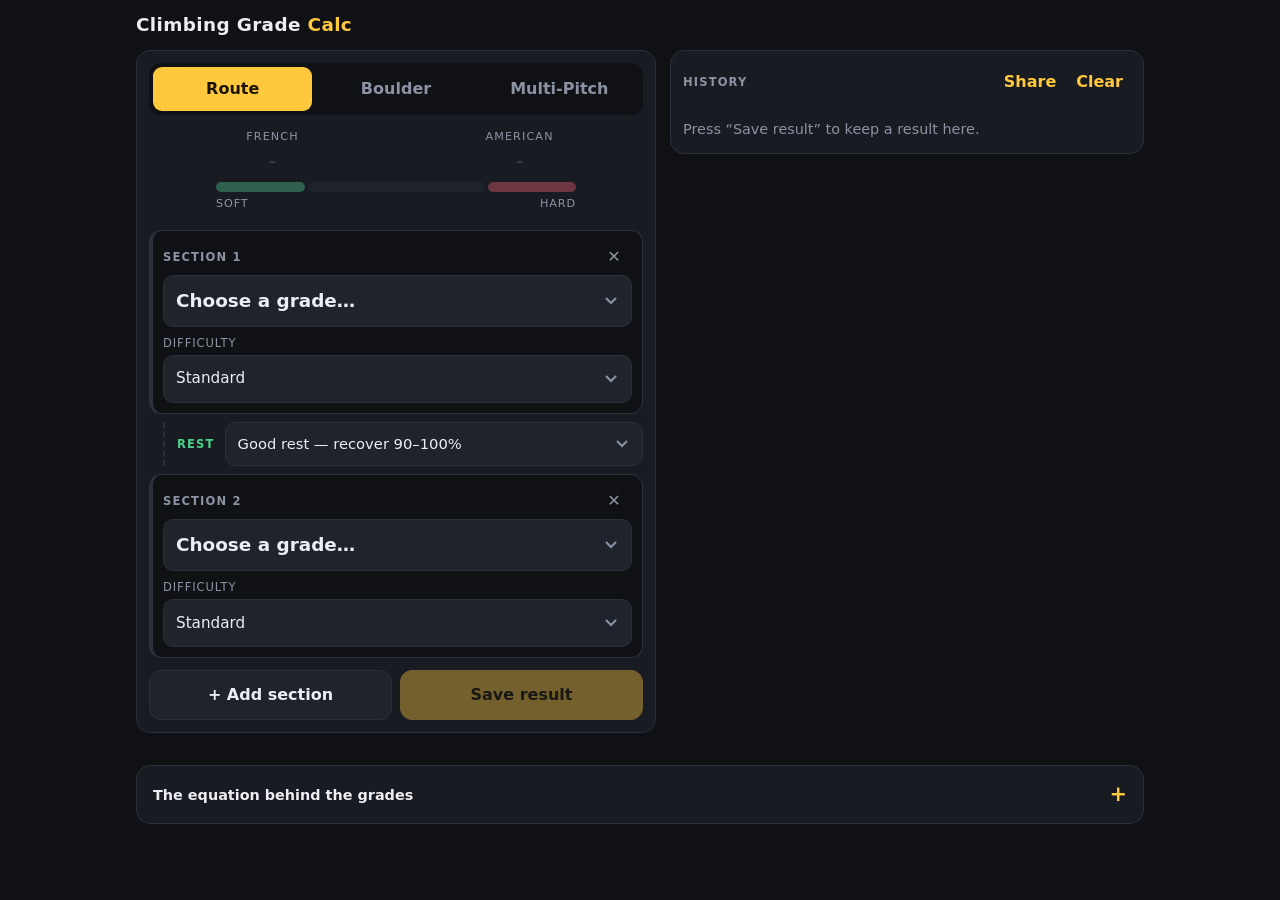
==== commit 8782a897: "init" ====
--- a/index.html
+++ b/index.html
@@ -1,350 +1,20 @@
-<!DOCTYPE html>
-<!-- saved from url=(0037)https://x-55v3zh-1-bwf33.sprites.app/ -->
-<html lang="en" translate="no"><script src="chrome-extension://ldmohiccoioolenadmogclhoklmanpgi/injected.js"></script><head><meta http-equiv="Content-Type" content="text/html; charset=UTF-8">
-    <script type="module" src="./Climbing Grade Calc_files/client"></script>
+<!doctype html>
+<html lang="en" translate="no">
+  <head>
 
-    
-    <meta name="viewport" content="width=device-width, initial-scale=1.0, viewport-fit=cover">
-    <meta name="theme-color" content="#0f1115">
-    <link rel="manifest" href="https://x-55v3zh-1-bwf33.sprites.app/manifest.webmanifest">
-    <link rel="icon" href="https://x-55v3zh-1-bwf33.sprites.app/icon.svg" type="image/svg+xml">
-    <meta name="mobile-web-app-capable" content="yes">
-    <meta name="apple-mobile-web-app-capable" content="yes">
-    <meta name="apple-mobile-web-app-title" content="Grade Calc">
+    <meta charset="UTF-8" />
+    <meta name="viewport" content="width=device-width, initial-scale=1.0, viewport-fit=cover" />
+    <meta name="theme-color" content="#0f1115" />
+    <link rel="manifest" href="manifest.webmanifest" />
+    <link rel="icon" href="icon.svg" type="image/svg+xml" />
+    <meta name="mobile-web-app-capable" content="yes" />
+    <meta name="apple-mobile-web-app-capable" content="yes" />
+    <meta name="apple-mobile-web-app-title" content="Grade Calc" />
+    <link rel="stylesheet" href="src/style.css" />
     <title>Climbing Grade Calc</title>
-  <style type="text/css" data-vite-dev-id="/home/sprite/app/src/style.css">:root {
-  --bg: #0f1115;
-  --card: #181b22;
-  --card-2: #1f232c;
-  --line: #2a2f3a;
-  --text: #eceef3;
-  --muted: #8b93a3;
-  --accent: #ffc83d;
-  --accent-ink: #1a1400;
-  --route: #5aa9ff;
-  --boulder: #ff8a5c;
-  --good: #4cd08a;
-  --bad: #ff5d6c;
-  --radius: 14px;
-}
-
-*, *::before, *::after { box-sizing: border-box; }
-
-html { -webkit-text-size-adjust: 100%; }
-
-body {
-  margin: 0;
-  min-height: 100dvh;
-  background: var(--bg);
-  color: var(--text);
-  font: 16px/1.4 system-ui, -apple-system, 'Segoe UI', Roboto, sans-serif;
-  -webkit-tap-highlight-color: transparent;
-  padding: env(safe-area-inset-top) env(safe-area-inset-right) env(safe-area-inset-bottom) env(safe-area-inset-left);
-}
-
-button { font: inherit; color: inherit; cursor: pointer; }
-
-.top {
-  display: flex;
-  align-items: center;
-  max-width: 1040px;
-  margin: 0 auto;
-  padding: 12px 16px;
-}
-.top h1 { margin: 0; font-size: 1.15rem; font-weight: 800; letter-spacing: 0.02em; }
-.top h1 span { color: var(--accent); }
-
-.layout {
-  display: grid;
-  gap: 14px;
-  max-width: 1040px;
-  margin: 0 auto;
-  padding: 0 12px 24px;
-}
-@media (min-width: 860px) {
-  .layout { grid-template-columns: minmax(380px, 520px) 1fr; align-items: start; padding: 0 16px 32px; }
-  .history { position: sticky; top: 12px; }
-}
-
-.card { background: var(--card); border: 1px solid var(--line); border-radius: var(--radius); padding: 12px; }
-
-/* segmented controls */
-.seg { display: grid; grid-auto-flow: column; grid-auto-columns: 1fr; gap: 4px; background: var(--bg); padding: 4px; border-radius: 12px; }
-.seg button { border: 0; background: transparent; color: var(--muted); padding: 10px 6px; border-radius: 9px; font-weight: 600; min-height: 44px; }
-.seg button[aria-selected='true'], .seg button.on { background: var(--accent); color: var(--accent-ink); }
-
-/* console */
-.console-bar { display: flex; align-items: center; justify-content: space-between; gap: 8px; }
-.console-bar label, .console-bar h2 { font-size: 0.72rem; font-weight: 700; text-transform: uppercase; letter-spacing: 0.1em; color: var(--muted); margin: 0; }
-.tools { display: flex; gap: 4px; }
-.icon { width: 36px; height: 36px; border-radius: 50%; border: 0; background: transparent; color: var(--muted); font-size: 1rem; }
-.icon:hover, .icon:active { background: var(--card-2); color: var(--text); }
-.text-btn { border: 0; background: transparent; color: var(--accent); font-weight: 600; padding: 8px; min-height: 36px; }
-
-
-/* result */
-.result { padding: 14px 4px 6px; text-align: center; }
-.dual { display: grid; grid-template-columns: 1fr 1fr; gap: 8px; }
-.dual small { display: block; font-size: 0.7rem; text-transform: uppercase; letter-spacing: 0.1em; color: var(--muted); }
-.grade { font-size: clamp(1.9rem, 9vw, 3rem); font-weight: 800; letter-spacing: -0.02em; line-height: 1.1; min-height: 1.1em; }
-.grade.empty { color: #3a4050; }
-.grade.flash { animation: flash 0.5s ease; }
-@keyframes flash { 0% { color: var(--accent); transform: scale(1.06); } 100% { transform: scale(1); } }
-.meter { position: relative; height: 10px; margin: 10px auto 0; max-width: 360px; }
-.zones { display: grid; grid-template-columns: 25fr 50fr 25fr; gap: 3px; height: 100%; }
-.zones i { background: var(--card-2); border-radius: 5px; }
-.zones i:first-child { background: color-mix(in srgb, var(--good) 35%, var(--card-2)); }
-.zones i:last-child { background: color-mix(in srgb, var(--bad) 35%, var(--card-2)); }
-.marker { position: absolute; top: -4px; width: 6px; height: 18px; margin-left: -3px; border-radius: 3px; background: var(--accent); box-shadow: 0 0 0 2px var(--card); transition: left 0.25s ease, opacity 0.2s; }
-.meter-labels { display: flex; justify-content: space-between; max-width: 360px; margin: 4px auto 0; font-size: 0.7rem; color: var(--muted); text-transform: uppercase; letter-spacing: 0.08em; }
-
-/* history */
-.history h2 { font-size: 0.72rem; }
-#histList { list-style: none; margin: 8px 0 0; padding: 0; display: grid; gap: 6px; }
-#histList li { display: grid; grid-template-columns: 1fr auto auto; align-items: center; gap: 6px; background: var(--card-2); border-radius: 10px; padding-right: 4px; }
-.hist-load { display: flex; flex-direction: column; align-items: flex-start; min-width: 0; text-align: left; border: 0; background: transparent; padding: 8px 10px; min-height: 48px; }
-.h-type { font-size: 0.68rem; color: var(--muted); text-transform: uppercase; letter-spacing: 0.08em; }
-.h-str { font: 600 0.92rem ui-monospace, Menlo, Consolas, monospace; max-width: 100%; overflow: hidden; text-overflow: ellipsis; white-space: nowrap; }
-.h-grade { color: var(--accent); white-space: nowrap; text-align: right; line-height: 1.2; }
-.h-grade small { display: block; font-weight: 500; color: var(--muted); font-size: 0.75rem; }
-.empty { margin: 10px 0 2px; color: var(--muted); font-size: 0.9rem; }
-[hidden] { display: none !important; }
-
-
-@media (prefers-reduced-motion: reduce) { * { animation: none !important; transition: none !important; } }
-
-/* section rows */
-.rows { display: grid; gap: 8px; margin-top: 12px; }
-.row { background: var(--bg); border: 1px solid var(--line); border-left: 4px solid var(--line); border-radius: 12px; padding: 8px 10px 10px; }
-.row.route { border-left-color: var(--route); }
-.row.boulder { border-left-color: var(--boulder); }
-.row-head { display: flex; align-items: center; justify-content: space-between; min-height: 36px; }
-.row-title { font-size: 0.72rem; font-weight: 700; text-transform: uppercase; letter-spacing: 0.1em; color: var(--muted); }
-
-select {
-  width: 100%;
-  min-height: 48px;
-  padding: 10px 36px 10px 12px;
-  border: 1px solid var(--line);
-  border-radius: 10px;
-  background: var(--card-2) url("data:image/svg+xml,%3Csvg xmlns='http://www.w3.org/2000/svg' width='12' height='8' fill='none' stroke='%238b93a3' stroke-width='2'%3E%3Cpath d='M1 1l5 5 5-5'/%3E%3C/svg%3E") no-repeat right 14px center;
-  color: var(--text);
-  font: inherit;
-  appearance: none;
-  -webkit-appearance: none;
-  text-overflow: ellipsis;
-}
-select:focus-visible, button:focus-visible, input:focus-visible { outline: 2px solid var(--accent); outline-offset: 2px; }
-.grade-sel { font-size: 1.15rem; font-weight: 700; min-height: 52px; }
-.row-opts { display: grid; gap: 8px; margin-top: 8px; }
-.row-opts label { display: grid; gap: 4px; font-size: 0.72rem; color: var(--muted); text-transform: uppercase; letter-spacing: 0.08em; }
-.row-opts select { font-size: 0.95rem; text-transform: none; letter-spacing: 0; }
-.row-opts .check { display: flex; align-items: center; gap: 10px; min-height: 44px; font-size: 0.95rem; text-transform: none; letter-spacing: 0; color: var(--text); }
-.check input { width: 22px; height: 22px; accent-color: var(--accent); }
-
-.rest-pick { display: grid; grid-template-columns: auto 1fr; align-items: center; gap: 10px; margin: 0 0 0 14px; padding-left: 12px; border-left: 2px dashed var(--line); }
-.rest-pick span { font-size: 0.72rem; font-weight: 700; text-transform: uppercase; letter-spacing: 0.1em; color: var(--good); }
-.rest-pick select { min-height: 44px; font-size: 0.92rem; }
-
-.actions { display: grid; grid-template-columns: 1fr 1fr; gap: 8px; margin-top: 12px; }
-.btn { min-height: 50px; border-radius: 12px; border: 1px solid var(--line); font-weight: 700; background: var(--card-2); }
-.btn.primary { background: var(--accent); color: var(--accent-ink); border-color: var(--accent); }
-.btn:disabled { opacity: 0.4; cursor: not-allowed; }
-.btn:active:not(:disabled) { transform: scale(0.98); }
-
-/* about */
-.about { max-width: 1040px; margin: 0 auto; padding: 0 12px 32px; color: var(--muted); font-size: 0.9rem; }
-.about details { background: var(--card); border: 1px solid var(--line); border-radius: var(--radius); }
-.about summary { cursor: pointer; padding: 14px 16px; min-height: 48px; font-weight: 600; color: var(--text); list-style: none; display: flex; align-items: center; justify-content: space-between; }
-.about summary::-webkit-details-marker { display: none; }
-.about summary::after { content: '+'; color: var(--accent); font-size: 1.3rem; }
-.about details[open] summary::after { content: '–'; }
-.about-body { padding: 0 16px 14px; line-height: 1.55; }
-.about-body p { margin: 0 0 10px; }
-.about-body ol { margin: 0 0 10px; padding-left: 20px; display: grid; gap: 6px; }
-.about-body b { color: var(--text); }
-@media (min-width: 860px) { .about { padding: 0 16px 40px; } }
-
-.eq { margin: 4px 0 12px; padding: 10px 12px; background: var(--bg); border: 1px solid var(--line); border-radius: 10px; font: italic 0.95rem/1.9 Georgia, 'Times New Roman', serif; color: var(--text); overflow-x: auto; }
-.eq > div { white-space: nowrap; }
-.eq span { font: 0.78rem system-ui, sans-serif; color: var(--muted); margin-left: 8px; }
-.about-body i { font-family: Georgia, 'Times New Roman', serif; }
-.plot { margin: 6px 0 12px; }
-.plot svg { display: block; width: 100%; max-width: 480px; height: auto; margin: 0 auto; }
-.plot .g { stroke: var(--line); stroke-width: 1; }
-.plot text { fill: var(--muted); font-size: 10px; font-family: system-ui, sans-serif; }
-.plot .ax { font-size: 10px; }
-.plot .c { fill: none; stroke-width: 2.2; stroke-linejoin: round; }
-.plot .ref { fill: none; stroke: var(--muted); stroke-width: 1.3; stroke-dasharray: 4 4; }
-.legend { display: flex; flex-wrap: wrap; justify-content: center; gap: 4px 14px; margin-top: 6px; font-size: 0.78rem; }
-.legend span { display: inline-flex; align-items: center; gap: 6px; }
-.legend i { width: 14px; height: 3px; border-radius: 2px; display: inline-block; }
-.legend i.dash { background: repeating-linear-gradient(90deg, var(--muted) 0 4px, transparent 4px 8px); }
-.params { width: 100%; border-collapse: collapse; margin: 0 0 10px; font-size: 0.82rem; text-align: center; }
-.params th, .params td { padding: 6px 3px; border-bottom: 1px solid var(--line); }
-.params td:first-child { white-space: nowrap; }
-.params th { color: var(--muted); font-weight: 600; }
-.params td:first-child, .params th:first-child { text-align: left; }
-.params td:first-child { color: var(--text); }
-.dot { display: inline-block; width: 9px; height: 9px; border-radius: 50%; margin-right: 8px; }
-.dot.rG { background: var(--good); } .dot.rM { background: var(--accent); } .dot.rB { background: var(--boulder); } .dot.rN { background: var(--bad); }
-.about-body .fine { font-size: 0.8rem; color: #6c7488; }
-.about-body ul { margin: 0 0 10px; padding-left: 20px; display: grid; gap: 6px; }
-.about-body .cap { margin: 14px 0 4px; font-weight: 700; color: var(--text); }
-.about-body code { font-family: ui-monospace, Menlo, Consolas, monospace; color: var(--accent); }
-</style><script src="chrome-extension://liecbddmkiiihnedobmlmillhodjkdmb/js/recordConsoleEvents.js"></script></head>
+  </head>
   <body>
-    <div id="app">
-  <header class="top"><h1>Climbing Grade <span>Calc</span></h1></header>
-  <main class="layout">
-    <section class="card calc">
-      <div class="seg" id="typeSeg" role="tablist"><button role="tab" data-type="Route" aria-selected="true">Route</button><button role="tab" data-type="Boulder" aria-selected="false">Boulder</button><button role="tab" data-type="Multipitch" aria-selected="false">Multi-Pitch</button></div>
-      <div class="result" aria-live="polite">
-        <div class="dual">
-          <div><small>French</small><div class="grade" id="gradeFr">9c+</div></div>
-          <div><small>American</small><div class="grade" id="gradeUS">5.16a</div></div>
-        </div>
-        <div class="meter"><div class="zones"><i></i><i></i><i></i></div><div class="marker" id="marker" style="left: 68%; opacity: 1;"></div></div>
-        <div class="meter-labels"><span>soft</span><span>hard</span></div>
-      </div>
-      <div id="rows" class="rows">
-      <div class="row route">
-        <div class="row-head">
-          <span class="row-title">Section 1</span>
-          <button class="icon" data-remove="0" aria-label="Remove section 1">✕</button>
-        </div>
-        <select class="grade-sel" data-i="0" data-f="grade" aria-label="Grade of section 1"><option value="">Choose a grade…</option><optgroup label="Route sections (lowercase)"><option value="4a">4a · 5.5</option><option value="4a+">4a+ · 5.5</option><option value="4b">4b · 5.5</option><option value="4b+">4b+ · 5.5</option><option value="4c">4c · 5.5</option><option value="4c+">4c+ · 5.5</option><option value="5a">5a · 5.6</option><option value="5a+">5a+ · 5.6/5.7</option><option value="5b">5b · 5.7</option><option value="5b+">5b+ · 5.7/5.8</option><option value="5c">5c · 5.8</option><option value="5c+">5c+ · 5.8/5.9</option><option value="6a">6a · 5.9</option><option value="6a+">6a+ · 5.10a/b</option><option value="6b">6b · 5.10c</option><option value="6b+">6b+ · 5.10d</option><option value="6c">6c · 5.11a</option><option value="6c+">6c+ · 5.11b</option><option value="7a">7a · 5.11c</option><option value="7a+">7a+ · 5.11d</option><option value="7b">7b · 5.12a</option><option value="7b+">7b+ · 5.12b</option><option value="7c">7c · 5.12c</option><option value="7c+">7c+ · 5.12d/5.13a</option><option value="8a">8a · 5.13b</option><option value="8a+">8a+ · 5.13c</option><option value="8b">8b · 5.13d</option><option value="8b+" selected="">8b+ · 5.14a</option><option value="8c">8c · 5.14b</option><option value="8c+">8c+ · 5.14c</option><option value="9a">9a · 5.14d</option><option value="9a+">9a+ · 5.15a</option><option value="9b">9b · 5.15b</option><option value="9b+">9b+ · 5.15c</option><option value="9c">9c · 5.15d</option><option value="9c+">9c+ · 5.16a</option></optgroup><optgroup label="Boulder sections (uppercase)"><option value="4A">4A · V0-</option><option value="4A+">4A+ · V0-</option><option value="4B">4B · V0</option><option value="4B+">4B+ · V0</option><option value="4C">4C · V0+</option><option value="4C+">4C+ · V0+</option><option value="5A">5A · V1</option><option value="5A+">5A+ · V1</option><option value="5B">5B · V2</option><option value="5B+">5B+ · V2</option><option value="5C">5C · V2</option><option value="5C+">5C+ · V3</option><option value="6A">6A · V3</option><option value="6A+">6A+ · V3</option><option value="6B">6B · V4</option><option value="6B+">6B+ · V4</option><option value="6C">6C · V5</option><option value="6C+">6C+ · V6</option><option value="7A">7A · V6</option><option value="7A+">7A+ · V7</option><option value="7B">7B · V8</option><option value="7B+">7B+ · V9</option><option value="7C">7C · V9</option><option value="7C+">7C+ · V10</option><option value="8A">8A · V11</option><option value="8A+">8A+ · V12</option><option value="8B">8B · V13</option><option value="8B+">8B+ · V14</option><option value="8C">8C · V15</option><option value="8C+">8C+ · V16</option><option value="9A">9A · V17</option><option value="9A+">9A+ · V18</option></optgroup></select>
-        <div class="row-opts">
-          <label>Difficulty
-            <select data-i="0" data-f="mod">
-              <option value="" selected="">Standard</option>
-              <option value="s">Soft for the grade</option>
-              <option value="h">Hard for the grade</option>
-              <option value="/">Between this and next grade</option>
-            </select>
-          </label>
-          
-        </div>
-      </div><label class="rest-pick"><span>Rest</span><select data-i="1" data-f="rest" aria-label="Rest before section 2"><option value="G" selected="">Good rest — recover 90–100%</option><option value="M">Medium rest — calm down</option><option value="B">Bad rest — short shake-out</option><option value="N">No rest — keep going</option></select></label>
-      <div class="row boulder">
-        <div class="row-head">
-          <span class="row-title">Section 2</span>
-          <button class="icon" data-remove="1" aria-label="Remove section 2">✕</button>
-        </div>
-        <select class="grade-sel" data-i="1" data-f="grade" aria-label="Grade of section 2"><option value="">Choose a grade…</option><optgroup label="Route sections (lowercase)"><option value="4a">4a · 5.5</option><option value="4a+">4a+ · 5.5</option><option value="4b">4b · 5.5</option><option value="4b+">4b+ · 5.5</option><option value="4c">4c · 5.5</option><option value="4c+">4c+ · 5.5</option><option value="5a">5a · 5.6</option><option value="5a+">5a+ · 5.6/5.7</option><option value="5b">5b · 5.7</option><option value="5b+">5b+ · 5.7/5.8</option><option value="5c">5c · 5.8</option><option value="5c+">5c+ · 5.8/5.9</option><option value="6a">6a · 5.9</option><option value="6a+">6a+ · 5.10a/b</option><option value="6b">6b · 5.10c</option><option value="6b+">6b+ · 5.10d</option><option value="6c">6c · 5.11a</option><option value="6c+">6c+ · 5.11b</option><option value="7a">7a · 5.11c</option><option value="7a+">7a+ · 5.11d</option><option value="7b">7b · 5.12a</option><option value="7b+">7b+ · 5.12b</option><option value="7c">7c · 5.12c</option><option value="7c+">7c+ · 5.12d/5.13a</option><option value="8a">8a · 5.13b</option><option value="8a+">8a+ · 5.13c</option><option value="8b">8b · 5.13d</option><option value="8b+">8b+ · 5.14a</option><option value="8c">8c · 5.14b</option><option value="8c+">8c+ · 5.14c</option><option value="9a">9a · 5.14d</option><option value="9a+">9a+ · 5.15a</option><option value="9b">9b · 5.15b</option><option value="9b+">9b+ · 5.15c</option><option value="9c">9c · 5.15d</option><option value="9c+">9c+ · 5.16a</option></optgroup><optgroup label="Boulder sections (uppercase)"><option value="4A">4A · V0-</option><option value="4A+">4A+ · V0-</option><option value="4B">4B · V0</option><option value="4B+">4B+ · V0</option><option value="4C">4C · V0+</option><option value="4C+">4C+ · V0+</option><option value="5A">5A · V1</option><option value="5A+">5A+ · V1</option><option value="5B">5B · V2</option><option value="5B+">5B+ · V2</option><option value="5C">5C · V2</option><option value="5C+">5C+ · V3</option><option value="6A">6A · V3</option><option value="6A+">6A+ · V3</option><option value="6B">6B · V4</option><option value="6B+">6B+ · V4</option><option value="6C">6C · V5</option><option value="6C+">6C+ · V6</option><option value="7A">7A · V6</option><option value="7A+">7A+ · V7</option><option value="7B">7B · V8</option><option value="7B+">7B+ · V9</option><option value="7C">7C · V9</option><option value="7C+">7C+ · V10</option><option value="8A">8A · V11</option><option value="8A+">8A+ · V12</option><option value="8B">8B · V13</option><option value="8B+">8B+ · V14</option><option value="8C">8C · V15</option><option value="8C+">8C+ · V16</option><option value="9A">9A · V17</option><option value="9A+" selected="">9A+ · V18</option></optgroup></select>
-        <div class="row-opts">
-          <label>Difficulty
-            <select data-i="1" data-f="mod">
-              <option value="" selected="">Standard</option>
-              <option value="s">Soft for the grade</option>
-              <option value="h">Hard for the grade</option>
-              <option value="/">Between this and next grade</option>
-            </select>
-          </label>
-          
-        </div>
-      </div><label class="rest-pick"><span>Rest</span><select data-i="2" data-f="rest" aria-label="Rest before section 3"><option value="G">Good rest — recover 90–100%</option><option value="M">Medium rest — calm down</option><option value="B" selected="">Bad rest — short shake-out</option><option value="N">No rest — keep going</option></select></label>
-      <div class="row route">
-        <div class="row-head">
-          <span class="row-title">Section 3</span>
-          <button class="icon" data-remove="2" aria-label="Remove section 3">✕</button>
-        </div>
-        <select class="grade-sel" data-i="2" data-f="grade" aria-label="Grade of section 3"><option value="">Choose a grade…</option><optgroup label="Route sections (lowercase)"><option value="4a">4a · 5.5</option><option value="4a+">4a+ · 5.5</option><option value="4b">4b · 5.5</option><option value="4b+">4b+ · 5.5</option><option value="4c">4c · 5.5</option><option value="4c+">4c+ · 5.5</option><option value="5a">5a · 5.6</option><option value="5a+">5a+ · 5.6/5.7</option><option value="5b">5b · 5.7</option><option value="5b+">5b+ · 5.7/5.8</option><option value="5c">5c · 5.8</option><option value="5c+">5c+ · 5.8/5.9</option><option value="6a">6a · 5.9</option><option value="6a+">6a+ · 5.10a/b</option><option value="6b">6b · 5.10c</option><option value="6b+">6b+ · 5.10d</option><option value="6c">6c · 5.11a</option><option value="6c+">6c+ · 5.11b</option><option value="7a">7a · 5.11c</option><option value="7a+">7a+ · 5.11d</option><option value="7b">7b · 5.12a</option><option value="7b+">7b+ · 5.12b</option><option value="7c">7c · 5.12c</option><option value="7c+">7c+ · 5.12d/5.13a</option><option value="8a">8a · 5.13b</option><option value="8a+">8a+ · 5.13c</option><option value="8b">8b · 5.13d</option><option value="8b+">8b+ · 5.14a</option><option value="8c">8c · 5.14b</option><option value="8c+">8c+ · 5.14c</option><option value="9a" selected="">9a · 5.14d</option><option value="9a+">9a+ · 5.15a</option><option value="9b">9b · 5.15b</option><option value="9b+">9b+ · 5.15c</option><option value="9c">9c · 5.15d</option><option value="9c+">9c+ · 5.16a</option></optgroup><optgroup label="Boulder sections (uppercase)"><option value="4A">4A · V0-</option><option value="4A+">4A+ · V0-</option><option value="4B">4B · V0</option><option value="4B+">4B+ · V0</option><option value="4C">4C · V0+</option><option value="4C+">4C+ · V0+</option><option value="5A">5A · V1</option><option value="5A+">5A+ · V1</option><option value="5B">5B · V2</option><option value="5B+">5B+ · V2</option><option value="5C">5C · V2</option><option value="5C+">5C+ · V3</option><option value="6A">6A · V3</option><option value="6A+">6A+ · V3</option><option value="6B">6B · V4</option><option value="6B+">6B+ · V4</option><option value="6C">6C · V5</option><option value="6C+">6C+ · V6</option><option value="7A">7A · V6</option><option value="7A+">7A+ · V7</option><option value="7B">7B · V8</option><option value="7B+">7B+ · V9</option><option value="7C">7C · V9</option><option value="7C+">7C+ · V10</option><option value="8A">8A · V11</option><option value="8A+">8A+ · V12</option><option value="8B">8B · V13</option><option value="8B+">8B+ · V14</option><option value="8C">8C · V15</option><option value="8C+">8C+ · V16</option><option value="9A">9A · V17</option><option value="9A+">9A+ · V18</option></optgroup></select>
-        <div class="row-opts">
-          <label>Difficulty
-            <select data-i="2" data-f="mod">
-              <option value="" selected="">Standard</option>
-              <option value="s">Soft for the grade</option>
-              <option value="h">Hard for the grade</option>
-              <option value="/">Between this and next grade</option>
-            </select>
-          </label>
-          
-        </div>
-      </div><label class="rest-pick"><span>Rest</span><select data-i="3" data-f="rest" aria-label="Rest before section 4"><option value="G" selected="">Good rest — recover 90–100%</option><option value="M">Medium rest — calm down</option><option value="B">Bad rest — short shake-out</option><option value="N">No rest — keep going</option></select></label>
-      <div class="row route">
-        <div class="row-head">
-          <span class="row-title">Section 4</span>
-          <button class="icon" data-remove="3" aria-label="Remove section 4">✕</button>
-        </div>
-        <select class="grade-sel" data-i="3" data-f="grade" aria-label="Grade of section 4"><option value="">Choose a grade…</option><optgroup label="Route sections (lowercase)"><option value="4a">4a · 5.5</option><option value="4a+">4a+ · 5.5</option><option value="4b">4b · 5.5</option><option value="4b+">4b+ · 5.5</option><option value="4c">4c · 5.5</option><option value="4c+">4c+ · 5.5</option><option value="5a">5a · 5.6</option><option value="5a+">5a+ · 5.6/5.7</option><option value="5b">5b · 5.7</option><option value="5b+">5b+ · 5.7/5.8</option><option value="5c">5c · 5.8</option><option value="5c+">5c+ · 5.8/5.9</option><option value="6a" selected="">6a · 5.9</option><option value="6a+">6a+ · 5.10a/b</option><option value="6b">6b · 5.10c</option><option value="6b+">6b+ · 5.10d</option><option value="6c">6c · 5.11a</option><option value="6c+">6c+ · 5.11b</option><option value="7a">7a · 5.11c</option><option value="7a+">7a+ · 5.11d</option><option value="7b">7b · 5.12a</option><option value="7b+">7b+ · 5.12b</option><option value="7c">7c · 5.12c</option><option value="7c+">7c+ · 5.12d/5.13a</option><option value="8a">8a · 5.13b</option><option value="8a+">8a+ · 5.13c</option><option value="8b">8b · 5.13d</option><option value="8b+">8b+ · 5.14a</option><option value="8c">8c · 5.14b</option><option value="8c+">8c+ · 5.14c</option><option value="9a">9a · 5.14d</option><option value="9a+">9a+ · 5.15a</option><option value="9b">9b · 5.15b</option><option value="9b+">9b+ · 5.15c</option><option value="9c">9c · 5.15d</option><option value="9c+">9c+ · 5.16a</option></optgroup><optgroup label="Boulder sections (uppercase)"><option value="4A">4A · V0-</option><option value="4A+">4A+ · V0-</option><option value="4B">4B · V0</option><option value="4B+">4B+ · V0</option><option value="4C">4C · V0+</option><option value="4C+">4C+ · V0+</option><option value="5A">5A · V1</option><option value="5A+">5A+ · V1</option><option value="5B">5B · V2</option><option value="5B+">5B+ · V2</option><option value="5C">5C · V2</option><option value="5C+">5C+ · V3</option><option value="6A">6A · V3</option><option value="6A+">6A+ · V3</option><option value="6B">6B · V4</option><option value="6B+">6B+ · V4</option><option value="6C">6C · V5</option><option value="6C+">6C+ · V6</option><option value="7A">7A · V6</option><option value="7A+">7A+ · V7</option><option value="7B">7B · V8</option><option value="7B+">7B+ · V9</option><option value="7C">7C · V9</option><option value="7C+">7C+ · V10</option><option value="8A">8A · V11</option><option value="8A+">8A+ · V12</option><option value="8B">8B · V13</option><option value="8B+">8B+ · V14</option><option value="8C">8C · V15</option><option value="8C+">8C+ · V16</option><option value="9A">9A · V17</option><option value="9A+">9A+ · V18</option></optgroup></select>
-        <div class="row-opts">
-          <label>Difficulty
-            <select data-i="3" data-f="mod">
-              <option value="" selected="">Standard</option>
-              <option value="s">Soft for the grade</option>
-              <option value="h">Hard for the grade</option>
-              <option value="/">Between this and next grade</option>
-            </select>
-          </label>
-          
-        </div>
-      </div></div>
-      <div class="actions">
-        <button class="btn ghost" id="addBtn">+ Add section</button>
-        <button class="btn primary" id="saveBtn">Save result</button>
-      </div>
-    </section>
-    <section class="card history">
-      <div class="console-bar">
-        <h2>History</h2>
-        <div class="tools">
-          <button class="text-btn" id="shareBtn">Share</button>
-          <button class="text-btn" id="clearHist">Clear</button>
-        </div>
-      </div>
-      <ul id="histList"><li data-i="0"><button class="hist-load"><span class="h-type">Route</span><span class="h-str">8b+ G 9A+ B 9a G 6a</span></button><b class="h-grade">10a soft<small>5.16b soft</small></b><button class="icon" data-del="0" aria-label="Delete">✕</button></li><li data-i="1"><button class="hist-load"><span class="h-type">Route</span><span class="h-str">8b+ G 5B B 9a G 6a</span></button><b class="h-grade">9a+<small>5.15a</small></b><button class="icon" data-del="1" aria-label="Delete">✕</button></li><li data-i="2"><button class="hist-load"><span class="h-type">Route</span><span class="h-str">8b+ G 8c+ B 9a G 6a</span></button><b class="h-grade">9b<small>5.15b</small></b><button class="icon" data-del="2" aria-label="Delete">✕</button></li><li data-i="3"><button class="hist-load"><span class="h-type">Route</span><span class="h-str">8b+ G 5c+ B 9a G 6a</span></button><b class="h-grade">9a+<small>5.15a</small></b><button class="icon" data-del="3" aria-label="Delete">✕</button></li><li data-i="4"><button class="hist-load"><span class="h-type">Route</span><span class="h-str">8b+ G 7a+ B 9a G 6a</span></button><b class="h-grade">9a+<small>5.15a</small></b><button class="icon" data-del="4" aria-label="Delete">✕</button></li><li data-i="5"><button class="hist-load"><span class="h-type">Route</span><span class="h-str">8b+ G 8c B 9a G 6a</span></button><b class="h-grade">9b<small>5.15b</small></b><button class="icon" data-del="5" aria-label="Delete">✕</button></li><li data-i="6"><button class="hist-load"><span class="h-type">Route</span><span class="h-str">8b+ G 6a+ B 9a G 6a</span></button><b class="h-grade">9a+<small>5.15a</small></b><button class="icon" data-del="6" aria-label="Delete">✕</button></li><li data-i="7"><button class="hist-load"><span class="h-type">Route</span><span class="h-str">8b+ G 10B+ B 9a G 6a</span></button><b class="h-grade">&gt; 10c/10c+<small>&gt; 5.17b/5.17b+</small></b><button class="icon" data-del="7" aria-label="Delete">✕</button></li><li data-i="8"><button class="hist-load"><span class="h-type">Route</span><span class="h-str">8b+ G 8B B 9a G 6a</span></button><b class="h-grade">9b+<small>5.15c</small></b><button class="icon" data-del="8" aria-label="Delete">✕</button></li><li data-i="9"><button class="hist-load"><span class="h-type">Route</span><span class="h-str">8b+ G 8B B 9a G 8b</span></button><b class="h-grade">9b+<small>5.15c</small></b><button class="icon" data-del="9" aria-label="Delete">✕</button></li><li data-i="10"><button class="hist-load"><span class="h-type">Route</span><span class="h-str">8b+ G 8B B 9a G 9a+</span></button><b class="h-grade">9c soft<small>5.15d soft</small></b><button class="icon" data-del="10" aria-label="Delete">✕</button></li><li data-i="11"><button class="hist-load"><span class="h-type">Route</span><span class="h-str">8b+ G 8B B 9a G 10c</span></button><b class="h-grade">10c<small>5.17b</small></b><button class="icon" data-del="11" aria-label="Delete">✕</button></li><li data-i="12"><button class="hist-load"><span class="h-type">Route</span><span class="h-str">8b+ G 8B B 9a G 9b+</span></button><b class="h-grade">9c+ soft<small>5.16a soft</small></b><button class="icon" data-del="12" aria-label="Delete">✕</button></li><li data-i="13"><button class="hist-load"><span class="h-type">Route</span><span class="h-str">8b+ G 8B B 9a G 8a</span></button><b class="h-grade">9b+<small>5.15c</small></b><button class="icon" data-del="13" aria-label="Delete">✕</button></li><li data-i="14"><button class="hist-load"><span class="h-type">Route</span><span class="h-str">8b+ G 8B B 9a G 9c+</span></button><b class="h-grade">10a<small>5.16b</small></b><button class="icon" data-del="14" aria-label="Delete">✕</button></li><li data-i="15"><button class="hist-load"><span class="h-type">Route</span><span class="h-str">8b+ G 8B B 9a G 7c+</span></button><b class="h-grade">9b+<small>5.15c</small></b><button class="icon" data-del="15" aria-label="Delete">✕</button></li><li data-i="16"><button class="hist-load"><span class="h-type">Route</span><span class="h-str">8b+ G 8B B 9a G 7c</span></button><b class="h-grade">9b+<small>5.15c</small></b><button class="icon" data-del="16" aria-label="Delete">✕</button></li></ul>
-      <p class="empty" id="histEmpty" hidden="">Press “Save result” to keep a result here.</p>
-    </section>
-  </main>
-  <footer class="about">
-    <details>
-      <summary>The equation behind the grades</summary>
-      <div class="about-body">
-        <p>Grades live on one scale where a step is one route grade (4a = 0.5, 4a+ = 1.5, 4b = 2.5…). For two sections <i>g</i><sub>1</sub> then <i>g</i><sub>2</sub> separated by a rest, with gap <i>d</i> = <i>g</i><sub>2</sub> − <i>g</i><sub>1</sub>, the pair is worth:</p>
-        <div class="eq">
-          <div><i>g</i> = <i>g</i><sub>1</sub> + <i>R</i>(<i>d</i>)</div>
-          <div><i>R</i>(<i>d</i>) = <i>d</i> + <i>e</i><sub>0</sub>·(1 − <i>d</i>/<i>c</i>)<sup><i>p</i></sup> <span>for 0 ≤ <i>d</i> &lt; <i>c</i></span></div>
-          <div><i>R</i>(<i>d</i>) = <i>e</i><sub>0</sub>·(1 + <i>d</i>/<i>c</i><sub>L</sub>)<sup><i>q</i></sup> <span>for −<i>c</i><sub>L</sub> &lt; <i>d</i> &lt; 0</span></div>
-          <div><i>R</i>(<i>d</i>) = <i>d</i> for <i>d</i> ≥ <i>c</i>, and 0 for <i>d</i> ≤ −<i>c</i><sub>L</sub></div>
-        </div>
-        <p class="cap">Two route sections: the bonus over the harder one</p>
-        <div class="plot" id="plot"><svg viewBox="0 0 340 220" role="img" aria-label="Bonus over the harder section against the grade gap, for each rest quality">
-    <line x1="34" x2="34" y1="10" y2="190" class="g"></line><text x="34" y="204" text-anchor="middle">-10</text><line x1="56.769230769230774" x2="56.769230769230774" y1="10" y2="190" class="g"></line><text x="56.769230769230774" y="204" text-anchor="middle">-8</text><line x1="79.53846153846155" x2="79.53846153846155" y1="10" y2="190" class="g"></line><text x="79.53846153846155" y="204" text-anchor="middle">-6</text><line x1="102.3076923076923" x2="102.3076923076923" y1="10" y2="190" class="g"></line><text x="102.3076923076923" y="204" text-anchor="middle">-4</text><line x1="125.07692307692308" x2="125.07692307692308" y1="10" y2="190" class="g"></line><text x="125.07692307692308" y="204" text-anchor="middle">-2</text><line x1="147.84615384615387" x2="147.84615384615387" y1="10" y2="190" class="g"></line><text x="147.84615384615387" y="204" text-anchor="middle">0</text><line x1="170.6153846153846" x2="170.6153846153846" y1="10" y2="190" class="g"></line><text x="170.6153846153846" y="204" text-anchor="middle">2</text><line x1="193.3846153846154" x2="193.3846153846154" y1="10" y2="190" class="g"></line><text x="193.3846153846154" y="204" text-anchor="middle">4</text><line x1="216.15384615384616" x2="216.15384615384616" y1="10" y2="190" class="g"></line><text x="216.15384615384616" y="204" text-anchor="middle">6</text><line x1="238.9230769230769" x2="238.9230769230769" y1="10" y2="190" class="g"></line><text x="238.9230769230769" y="204" text-anchor="middle">8</text><line x1="261.69230769230774" x2="261.69230769230774" y1="10" y2="190" class="g"></line><text x="261.69230769230774" y="204" text-anchor="middle">10</text><line x1="284.46153846153845" x2="284.46153846153845" y1="10" y2="190" class="g"></line><text x="284.46153846153845" y="204" text-anchor="middle">12</text><line x1="307.2307692307692" x2="307.2307692307692" y1="10" y2="190" class="g"></line><text x="307.2307692307692" y="204" text-anchor="middle">14</text><line x1="330" x2="330" y1="10" y2="190" class="g"></line><text x="330" y="204" text-anchor="middle">16</text><line x1="34" x2="330" y1="190" y2="190" class="g"></line><text x="28" y="193" text-anchor="end">0</text><line x1="34" x2="330" y1="130" y2="130" class="g"></line><text x="28" y="133" text-anchor="end">1</text><line x1="34" x2="330" y1="70" y2="70" class="g"></line><text x="28" y="73" text-anchor="end">2</text><line x1="34" x2="330" y1="10" y2="10" class="g"></line><text x="28" y="13" text-anchor="end">3</text>
-    <path d="M34.0,190.0L35.1,190.0L36.3,190.0L37.4,190.0L38.6,190.0L39.7,190.0L40.8,190.0L42.0,190.0L43.1,190.0L44.2,190.0L45.4,190.0L46.5,190.0L47.7,190.0L48.8,190.0L49.9,190.0L51.1,190.0L52.2,190.0L53.4,190.0L54.5,190.0L55.6,190.0L56.8,190.0L57.9,190.0L59.0,190.0L60.2,190.0L61.3,190.0L62.5,190.0L63.6,190.0L64.7,189.9L65.9,189.6L67.0,189.1L68.2,188.5L69.3,187.8L70.4,187.0L71.6,186.2L72.7,185.2L73.8,184.2L75.0,183.2L76.1,182.1L77.3,180.9L78.4,179.7L79.5,178.4L80.7,177.0L81.8,175.7L83.0,174.2L84.1,172.8L85.2,171.2L86.4,169.7L87.5,168.1L88.6,166.4L89.8,164.7L90.9,163.0L92.1,161.2L93.2,159.4L94.3,157.6L95.5,155.7L96.6,153.8L97.8,151.9L98.9,149.9L100.0,147.9L101.2,145.8L102.3,143.7L103.4,141.6L104.6,139.5L105.7,137.3L106.9,135.1L108.0,132.8L109.1,130.6L110.3,128.3L111.4,125.9L112.6,123.6L113.7,121.2L114.8,118.8L116.0,116.3L117.1,113.9L118.2,111.3L119.4,108.8L120.5,106.3L121.7,103.7L122.8,101.1L123.9,98.4L125.1,95.8L126.2,93.1L127.4,90.4L128.5,87.6L129.6,84.9L130.8,82.1L131.9,79.2L133.0,76.4L134.2,73.5L135.3,70.6L136.5,67.7L137.6,64.8L138.7,61.8L139.9,58.8L141.0,55.8L142.2,52.8L143.3,49.7L144.4,46.7L145.6,43.6L146.7,40.4L147.8,37.3L149.0,40.1L150.1,42.9L151.3,45.7L152.4,48.5L153.5,51.2L154.7,53.9L155.8,56.6L157.0,59.2L158.1,61.9L159.2,64.5L160.4,67.1L161.5,69.6L162.6,72.1L163.8,74.7L164.9,77.1L166.1,79.6L167.2,82.0L168.3,84.5L169.5,86.8L170.6,89.2L171.8,91.5L172.9,93.9L174.0,96.1L175.2,98.4L176.3,100.6L177.4,102.9L178.6,105.0L179.7,107.2L180.9,109.3L182.0,111.4L183.1,113.5L184.3,115.6L185.4,117.6L186.6,119.6L187.7,121.6L188.8,123.6L190.0,125.5L191.1,127.4L192.2,129.3L193.4,131.2L194.5,133.0L195.7,134.8L196.8,136.6L197.9,138.3L199.1,140.0L200.2,141.7L201.4,143.4L202.5,145.0L203.6,146.6L204.8,148.2L205.9,149.8L207.0,151.3L208.2,152.8L209.3,154.3L210.5,155.8L211.6,157.2L212.7,158.6L213.9,160.0L215.0,161.3L216.2,162.6L217.3,163.9L218.4,165.2L219.6,166.4L220.7,167.6L221.8,168.8L223.0,169.9L224.1,171.0L225.3,172.1L226.4,173.2L227.5,174.2L228.7,175.2L229.8,176.2L231.0,177.1L232.1,178.0L233.2,178.9L234.4,179.7L235.5,180.6L236.6,181.4L237.8,182.1L238.9,182.8L240.1,183.5L241.2,184.2L242.3,184.8L243.5,185.4L244.6,186.0L245.8,186.5L246.9,187.0L248.0,187.5L249.2,187.9L250.3,188.3L251.4,188.6L252.6,188.9L253.7,189.2L254.9,189.5L256.0,189.7L257.1,189.8L258.3,189.9L259.4,190.0L260.6,190.0L261.7,190.0L262.8,190.0L264.0,190.0L265.1,190.0L266.2,190.0L267.4,190.0L268.5,190.0L269.7,190.0L270.8,190.0L271.9,190.0L273.1,190.0L274.2,190.0L275.4,190.0L276.5,190.0L277.6,190.0L278.8,190.0L279.9,190.0L281.0,190.0L282.2,190.0L283.3,190.0L284.5,190.0L285.6,190.0L286.7,190.0L287.9,190.0L289.0,190.0L290.2,190.0L291.3,190.0L292.4,190.0L293.6,190.0L294.7,190.0L295.8,190.0L297.0,190.0L298.1,190.0L299.3,190.0L300.4,190.0L301.5,190.0L302.7,190.0L303.8,190.0L305.0,190.0L306.1,190.0L307.2,190.0L308.4,190.0L309.5,190.0L310.6,190.0L311.8,190.0L312.9,190.0L314.1,190.0L315.2,190.0L316.3,190.0L317.5,190.0L318.6,190.0L319.8,190.0L320.9,190.0L322.0,190.0L323.2,190.0L324.3,190.0L325.4,190.0L326.6,190.0L327.7,190.0L328.9,190.0L330.0,190.0" stroke="var(--bad)" class="c"></path><path d="M34.0,190.0L35.1,190.0L36.3,190.0L37.4,190.0L38.6,190.0L39.7,190.0L40.8,190.0L42.0,190.0L43.1,190.0L44.2,190.0L45.4,190.0L46.5,190.0L47.7,190.0L48.8,190.0L49.9,190.0L51.1,190.0L52.2,190.0L53.4,190.0L54.5,190.0L55.6,190.0L56.8,190.0L57.9,190.0L59.0,190.0L60.2,190.0L61.3,190.0L62.5,190.0L63.6,190.0L64.7,190.0L65.9,190.0L67.0,190.0L68.2,190.0L69.3,190.0L70.4,190.0L71.6,189.9L72.7,189.6L73.8,189.2L75.0,188.7L76.1,188.1L77.3,187.4L78.4,186.7L79.5,185.8L80.7,184.9L81.8,184.0L83.0,183.0L84.1,181.9L85.2,180.7L86.4,179.5L87.5,178.3L88.6,177.0L89.8,175.6L90.9,174.3L92.1,172.8L93.2,171.3L94.3,169.8L95.5,168.2L96.6,166.6L97.8,164.9L98.9,163.2L100.0,161.5L101.2,159.7L102.3,157.8L103.4,156.0L104.6,154.1L105.7,152.1L106.9,150.1L108.0,148.1L109.1,146.1L110.3,144.0L111.4,141.8L112.6,139.7L113.7,137.5L114.8,135.2L116.0,133.0L117.1,130.7L118.2,128.3L119.4,126.0L120.5,123.6L121.7,121.1L122.8,118.7L123.9,116.2L125.1,113.6L126.2,111.1L127.4,108.5L128.5,105.8L129.6,103.2L130.8,100.5L131.9,97.8L133.0,95.0L134.2,92.3L135.3,89.5L136.5,86.6L137.6,83.8L138.7,80.9L139.9,78.0L141.0,75.0L142.2,72.0L143.3,69.0L144.4,66.0L145.6,62.9L146.7,59.9L147.8,56.7L149.0,59.6L150.1,62.4L151.3,65.2L152.4,67.9L153.5,70.7L154.7,73.4L155.8,76.0L157.0,78.7L158.1,81.3L159.2,83.9L160.4,86.4L161.5,89.0L162.6,91.4L163.8,93.9L164.9,96.3L166.1,98.7L167.2,101.1L168.3,103.5L169.5,105.8L170.6,108.0L171.8,110.3L172.9,112.5L174.0,114.7L175.2,116.9L176.3,119.0L177.4,121.1L178.6,123.2L179.7,125.2L180.9,127.2L182.0,129.2L183.1,131.2L184.3,133.1L185.4,135.0L186.6,136.8L187.7,138.7L188.8,140.5L190.0,142.2L191.1,144.0L192.2,145.7L193.4,147.3L194.5,149.0L195.7,150.6L196.8,152.2L197.9,153.7L199.1,155.3L200.2,156.7L201.4,158.2L202.5,159.6L203.6,161.0L204.8,162.4L205.9,163.7L207.0,165.0L208.2,166.3L209.3,167.5L210.5,168.7L211.6,169.9L212.7,171.0L213.9,172.2L215.0,173.2L216.2,174.3L217.3,175.3L218.4,176.3L219.6,177.2L220.7,178.1L221.8,179.0L223.0,179.9L224.1,180.7L225.3,181.5L226.4,182.2L227.5,182.9L228.7,183.6L229.8,184.3L231.0,184.9L232.1,185.5L233.2,186.0L234.4,186.5L235.5,187.0L236.6,187.5L237.8,187.9L238.9,188.3L240.1,188.6L241.2,188.9L242.3,189.2L243.5,189.4L244.6,189.6L245.8,189.8L246.9,189.9L248.0,190.0L249.2,190.0L250.3,190.0L251.4,190.0L252.6,190.0L253.7,190.0L254.9,190.0L256.0,190.0L257.1,190.0L258.3,190.0L259.4,190.0L260.6,190.0L261.7,190.0L262.8,190.0L264.0,190.0L265.1,190.0L266.2,190.0L267.4,190.0L268.5,190.0L269.7,190.0L270.8,190.0L271.9,190.0L273.1,190.0L274.2,190.0L275.4,190.0L276.5,190.0L277.6,190.0L278.8,190.0L279.9,190.0L281.0,190.0L282.2,190.0L283.3,190.0L284.5,190.0L285.6,190.0L286.7,190.0L287.9,190.0L289.0,190.0L290.2,190.0L291.3,190.0L292.4,190.0L293.6,190.0L294.7,190.0L295.8,190.0L297.0,190.0L298.1,190.0L299.3,190.0L300.4,190.0L301.5,190.0L302.7,190.0L303.8,190.0L305.0,190.0L306.1,190.0L307.2,190.0L308.4,190.0L309.5,190.0L310.6,190.0L311.8,190.0L312.9,190.0L314.1,190.0L315.2,190.0L316.3,190.0L317.5,190.0L318.6,190.0L319.8,190.0L320.9,190.0L322.0,190.0L323.2,190.0L324.3,190.0L325.4,190.0L326.6,190.0L327.7,190.0L328.9,190.0L330.0,190.0" stroke="var(--boulder)" class="c"></path><path d="M34.0,190.0L35.1,190.0L36.3,190.0L37.4,190.0L38.6,190.0L39.7,190.0L40.8,190.0L42.0,190.0L43.1,190.0L44.2,190.0L45.4,190.0L46.5,190.0L47.7,190.0L48.8,190.0L49.9,190.0L51.1,190.0L52.2,190.0L53.4,190.0L54.5,190.0L55.6,190.0L56.8,190.0L57.9,190.0L59.0,190.0L60.2,190.0L61.3,190.0L62.5,190.0L63.6,190.0L64.7,190.0L65.9,190.0L67.0,190.0L68.2,190.0L69.3,190.0L70.4,190.0L71.6,190.0L72.7,190.0L73.8,190.0L75.0,190.0L76.1,190.0L77.3,190.0L78.4,190.0L79.5,190.0L80.7,189.8L81.8,189.4L83.0,189.0L84.1,188.4L85.2,187.7L86.4,187.0L87.5,186.2L88.6,185.3L89.8,184.3L90.9,183.3L92.1,182.2L93.2,181.0L94.3,179.8L95.5,178.5L96.6,177.2L97.8,175.8L98.9,174.4L100.0,172.9L101.2,171.3L102.3,169.7L103.4,168.1L104.6,166.4L105.7,164.6L106.9,162.8L108.0,161.0L109.1,159.1L110.3,157.1L111.4,155.2L112.6,153.1L113.7,151.1L114.8,149.0L116.0,146.8L117.1,144.6L118.2,142.4L119.4,140.1L120.5,137.8L121.7,135.4L122.8,133.0L123.9,130.6L125.1,128.1L126.2,125.6L127.4,123.0L128.5,120.4L129.6,117.8L130.8,115.1L131.9,112.4L133.0,109.7L134.2,106.9L135.3,104.1L136.5,101.2L137.6,98.3L138.7,95.4L139.9,92.4L141.0,89.5L142.2,86.4L143.3,83.4L144.4,80.3L145.6,77.1L146.7,74.0L147.8,70.8L149.0,73.5L150.1,76.1L151.3,78.7L152.4,81.3L153.5,83.9L154.7,86.4L155.8,88.9L157.0,91.4L158.1,93.8L159.2,96.2L160.4,98.6L161.5,100.9L162.6,103.2L163.8,105.5L164.9,107.8L166.1,110.0L167.2,112.2L168.3,114.3L169.5,116.5L170.6,118.6L171.8,120.6L172.9,122.7L174.0,124.7L175.2,126.7L176.3,128.6L177.4,130.5L178.6,132.4L179.7,134.2L180.9,136.1L182.0,137.9L183.1,139.6L184.3,141.3L185.4,143.0L186.6,144.7L187.7,146.3L188.8,148.0L190.0,149.5L191.1,151.1L192.2,152.6L193.4,154.1L194.5,155.5L195.7,157.0L196.8,158.3L197.9,159.7L199.1,161.0L200.2,162.3L201.4,163.6L202.5,164.9L203.6,166.1L204.8,167.3L205.9,168.4L207.0,169.5L208.2,170.6L209.3,171.7L210.5,172.7L211.6,173.7L212.7,174.7L213.9,175.6L215.0,176.5L216.2,177.4L217.3,178.3L218.4,179.1L219.6,179.9L220.7,180.6L221.8,181.4L223.0,182.1L224.1,182.7L225.3,183.4L226.4,184.0L227.5,184.6L228.7,185.1L229.8,185.6L231.0,186.1L232.1,186.6L233.2,187.0L234.4,187.4L235.5,187.8L236.6,188.1L237.8,188.4L238.9,188.7L240.1,189.0L241.2,189.2L242.3,189.4L243.5,189.6L244.6,189.7L245.8,189.8L246.9,189.9L248.0,190.0L249.2,190.0L250.3,190.0L251.4,190.0L252.6,190.0L253.7,190.0L254.9,190.0L256.0,190.0L257.1,190.0L258.3,190.0L259.4,190.0L260.6,190.0L261.7,190.0L262.8,190.0L264.0,190.0L265.1,190.0L266.2,190.0L267.4,190.0L268.5,190.0L269.7,190.0L270.8,190.0L271.9,190.0L273.1,190.0L274.2,190.0L275.4,190.0L276.5,190.0L277.6,190.0L278.8,190.0L279.9,190.0L281.0,190.0L282.2,190.0L283.3,190.0L284.5,190.0L285.6,190.0L286.7,190.0L287.9,190.0L289.0,190.0L290.2,190.0L291.3,190.0L292.4,190.0L293.6,190.0L294.7,190.0L295.8,190.0L297.0,190.0L298.1,190.0L299.3,190.0L300.4,190.0L301.5,190.0L302.7,190.0L303.8,190.0L305.0,190.0L306.1,190.0L307.2,190.0L308.4,190.0L309.5,190.0L310.6,190.0L311.8,190.0L312.9,190.0L314.1,190.0L315.2,190.0L316.3,190.0L317.5,190.0L318.6,190.0L319.8,190.0L320.9,190.0L322.0,190.0L323.2,190.0L324.3,190.0L325.4,190.0L326.6,190.0L327.7,190.0L328.9,190.0L330.0,190.0" stroke="var(--accent)" class="c"></path><path d="M34.0,190.0L35.1,190.0L36.3,190.0L37.4,190.0L38.6,190.0L39.7,190.0L40.8,190.0L42.0,190.0L43.1,190.0L44.2,190.0L45.4,190.0L46.5,190.0L47.7,190.0L48.8,190.0L49.9,190.0L51.1,190.0L52.2,190.0L53.4,190.0L54.5,190.0L55.6,190.0L56.8,190.0L57.9,190.0L59.0,190.0L60.2,190.0L61.3,190.0L62.5,190.0L63.6,190.0L64.7,190.0L65.9,190.0L67.0,190.0L68.2,190.0L69.3,190.0L70.4,190.0L71.6,190.0L72.7,190.0L73.8,190.0L75.0,190.0L76.1,190.0L77.3,190.0L78.4,190.0L79.5,190.0L80.7,190.0L81.8,190.0L83.0,190.0L84.1,190.0L85.2,190.0L86.4,190.0L87.5,189.9L88.6,189.6L89.8,189.2L90.9,188.7L92.1,188.1L93.2,187.4L94.3,186.7L95.5,185.8L96.6,184.9L97.8,183.9L98.9,182.8L100.0,181.7L101.2,180.5L102.3,179.2L103.4,177.9L104.6,176.5L105.7,175.0L106.9,173.5L108.0,171.9L109.1,170.3L110.3,168.6L111.4,166.8L112.6,165.0L113.7,163.2L114.8,161.3L116.0,159.3L117.1,157.3L118.2,155.2L119.4,153.1L120.5,151.0L121.7,148.7L122.8,146.5L123.9,144.2L125.1,141.8L126.2,139.4L127.4,136.9L128.5,134.4L129.6,131.9L130.8,129.3L131.9,126.7L133.0,124.0L134.2,121.2L135.3,118.5L136.5,115.7L137.6,112.8L138.7,109.9L139.9,106.9L141.0,103.9L142.2,100.9L143.3,97.8L144.4,94.7L145.6,91.6L146.7,88.4L147.8,85.1L149.0,87.8L150.1,90.5L151.3,93.2L152.4,95.8L153.5,98.3L154.7,100.9L155.8,103.4L157.0,105.8L158.1,108.2L159.2,110.6L160.4,113.0L161.5,115.3L162.6,117.5L163.8,119.8L164.9,122.0L166.1,124.1L167.2,126.2L168.3,128.3L169.5,130.4L170.6,132.4L171.8,134.4L172.9,136.3L174.0,138.2L175.2,140.1L176.3,141.9L177.4,143.7L178.6,145.4L179.7,147.2L180.9,148.8L182.0,150.5L183.1,152.1L184.3,153.7L185.4,155.2L186.6,156.7L187.7,158.2L188.8,159.6L190.0,161.0L191.1,162.4L192.2,163.7L193.4,165.0L194.5,166.3L195.7,167.5L196.8,168.7L197.9,169.9L199.1,171.0L200.2,172.1L201.4,173.1L202.5,174.2L203.6,175.1L204.8,176.1L205.9,177.0L207.0,177.9L208.2,178.8L209.3,179.6L210.5,180.4L211.6,181.1L212.7,181.8L213.9,182.5L215.0,183.2L216.2,183.8L217.3,184.4L218.4,185.0L219.6,185.5L220.7,186.0L221.8,186.5L223.0,186.9L224.1,187.3L225.3,187.7L226.4,188.0L227.5,188.4L228.7,188.6L229.8,188.9L231.0,189.1L232.1,189.3L233.2,189.5L234.4,189.6L235.5,189.8L236.6,189.9L237.8,189.9L238.9,190.0L240.1,190.0L241.2,190.0L242.3,190.0L243.5,190.0L244.6,190.0L245.8,190.0L246.9,190.0L248.0,190.0L249.2,190.0L250.3,190.0L251.4,190.0L252.6,190.0L253.7,190.0L254.9,190.0L256.0,190.0L257.1,190.0L258.3,190.0L259.4,190.0L260.6,190.0L261.7,190.0L262.8,190.0L264.0,190.0L265.1,190.0L266.2,190.0L267.4,190.0L268.5,190.0L269.7,190.0L270.8,190.0L271.9,190.0L273.1,190.0L274.2,190.0L275.4,190.0L276.5,190.0L277.6,190.0L278.8,190.0L279.9,190.0L281.0,190.0L282.2,190.0L283.3,190.0L284.5,190.0L285.6,190.0L286.7,190.0L287.9,190.0L289.0,190.0L290.2,190.0L291.3,190.0L292.4,190.0L293.6,190.0L294.7,190.0L295.8,190.0L297.0,190.0L298.1,190.0L299.3,190.0L300.4,190.0L301.5,190.0L302.7,190.0L303.8,190.0L305.0,190.0L306.1,190.0L307.2,190.0L308.4,190.0L309.5,190.0L310.6,190.0L311.8,190.0L312.9,190.0L314.1,190.0L315.2,190.0L316.3,190.0L317.5,190.0L318.6,190.0L319.8,190.0L320.9,190.0L322.0,190.0L323.2,190.0L324.3,190.0L325.4,190.0L326.6,190.0L327.7,190.0L328.9,190.0L330.0,190.0" stroke="var(--good)" class="c"></path>
-    <text x="182" y="218" text-anchor="middle" class="ax">gap d = second − first grade (steps)</text>
-    <text x="10" y="100" text-anchor="middle" class="ax" transform="rotate(-90 10 100)">bonus R(d) − max(d, 0)</text>
-  </svg>
-  <div class="legend"><span><i style="background:var(--good)"></i>Good</span><span><i style="background:var(--accent)"></i>Medium</span><span><i style="background:var(--boulder)"></i>Bad</span><span><i style="background:var(--bad)"></i>None</span></div></div>
-        <table class="params">
-          <thead><tr><th>Rest</th><th><i>e</i><sub>0</sub></th><th><i>c</i></th><th><i>c</i><sub>L</sub></th><th><i>p</i></th><th><i>q</i></th></tr></thead>
-          <tbody><tr><td><span class="dot rG"></span>Good</td><td>1.748</td><td>8.163</td><td>5.388</td><td>2.131</td><td>1.676</td></tr><tr><td><span class="dot rM"></span>Medium</td><td>1.987</td><td>8.952</td><td>6.022</td><td>2.026</td><td>1.623</td></tr><tr><td><span class="dot rB"></span>Bad</td><td>2.221</td><td>8.928</td><td>6.76</td><td>1.917</td><td>1.587</td></tr><tr><td><span class="dot rN"></span>None</td><td>2.545</td><td>9.854</td><td>7.351</td><td>1.831</td><td>1.52</td></tr></tbody>
-        </table>
-        <p><i>e</i><sub>0</sub> is the bonus for two equal sections; <i>c</i> and <i>c</i><sub>L</sub> are how far above and below the first grade the second section still matters; <i>p</i> and <i>q</i> shape the fall-off. With more than two sections, the result of each pair becomes <i>g</i><sub>1</sub> of the next.</p>
-        <p class="cap">A boulder after another section</p>
-        <p>A boulder section <i>u</i> (4A = 0, 4A+ = 1…) counts as <i>u</i> + 3.8 on the route scale, whether it comes first or not. After another section it follows the same equation with larger constants, because it is easier to be pumped after a boulder than to boulder when pumped:</p>
-        <div class="plot" id="plotAfter"><svg viewBox="0 0 340 220" role="img" aria-label="Bonus over the harder section against the grade gap, for each rest quality">
-    <line x1="34" x2="34" y1="10" y2="190" class="g"></line><text x="34" y="204" text-anchor="middle">-10</text><line x1="56.769230769230774" x2="56.769230769230774" y1="10" y2="190" class="g"></line><text x="56.769230769230774" y="204" text-anchor="middle">-8</text><line x1="79.53846153846155" x2="79.53846153846155" y1="10" y2="190" class="g"></line><text x="79.53846153846155" y="204" text-anchor="middle">-6</text><line x1="102.3076923076923" x2="102.3076923076923" y1="10" y2="190" class="g"></line><text x="102.3076923076923" y="204" text-anchor="middle">-4</text><line x1="125.07692307692308" x2="125.07692307692308" y1="10" y2="190" class="g"></line><text x="125.07692307692308" y="204" text-anchor="middle">-2</text><line x1="147.84615384615387" x2="147.84615384615387" y1="10" y2="190" class="g"></line><text x="147.84615384615387" y="204" text-anchor="middle">0</text><line x1="170.6153846153846" x2="170.6153846153846" y1="10" y2="190" class="g"></line><text x="170.6153846153846" y="204" text-anchor="middle">2</text><line x1="193.3846153846154" x2="193.3846153846154" y1="10" y2="190" class="g"></line><text x="193.3846153846154" y="204" text-anchor="middle">4</text><line x1="216.15384615384616" x2="216.15384615384616" y1="10" y2="190" class="g"></line><text x="216.15384615384616" y="204" text-anchor="middle">6</text><line x1="238.9230769230769" x2="238.9230769230769" y1="10" y2="190" class="g"></line><text x="238.9230769230769" y="204" text-anchor="middle">8</text><line x1="261.69230769230774" x2="261.69230769230774" y1="10" y2="190" class="g"></line><text x="261.69230769230774" y="204" text-anchor="middle">10</text><line x1="284.46153846153845" x2="284.46153846153845" y1="10" y2="190" class="g"></line><text x="284.46153846153845" y="204" text-anchor="middle">12</text><line x1="307.2307692307692" x2="307.2307692307692" y1="10" y2="190" class="g"></line><text x="307.2307692307692" y="204" text-anchor="middle">14</text><line x1="330" x2="330" y1="10" y2="190" class="g"></line><text x="330" y="204" text-anchor="middle">16</text><line x1="34" x2="330" y1="190" y2="190" class="g"></line><text x="28" y="193" text-anchor="end">0</text><line x1="34" x2="330" y1="145" y2="145" class="g"></line><text x="28" y="148" text-anchor="end">1</text><line x1="34" x2="330" y1="100" y2="100" class="g"></line><text x="28" y="103" text-anchor="end">2</text><line x1="34" x2="330" y1="55" y2="55" class="g"></line><text x="28" y="58" text-anchor="end">3</text><line x1="34" x2="330" y1="10" y2="10" class="g"></line><text x="28" y="13" text-anchor="end">4</text>
-    <path d="M34.0,190.0L35.1,190.0L36.3,190.0L37.4,190.0L38.6,190.0L39.7,190.0L40.8,190.0L42.0,189.8L43.1,189.5L44.2,189.1L45.4,188.6L46.5,188.1L47.7,187.6L48.8,187.0L49.9,186.3L51.1,185.6L52.2,184.9L53.4,184.1L54.5,183.2L55.6,182.4L56.8,181.5L57.9,180.6L59.0,179.6L60.2,178.6L61.3,177.6L62.5,176.5L63.6,175.4L64.7,174.3L65.9,173.1L67.0,171.9L68.2,170.7L69.3,169.5L70.4,168.2L71.6,166.9L72.7,165.6L73.8,164.3L75.0,162.9L76.1,161.5L77.3,160.1L78.4,158.7L79.5,157.2L80.7,155.7L81.8,154.2L83.0,152.6L84.1,151.1L85.2,149.5L86.4,147.9L87.5,146.3L88.6,144.6L89.8,142.9L90.9,141.3L92.1,139.5L93.2,137.8L94.3,136.0L95.5,134.3L96.6,132.5L97.8,130.7L98.9,128.8L100.0,127.0L101.2,125.1L102.3,123.2L103.4,121.3L104.6,119.3L105.7,117.4L106.9,115.4L108.0,113.4L109.1,111.4L110.3,109.4L111.4,107.3L112.6,105.3L113.7,103.2L114.8,101.1L116.0,99.0L117.1,96.8L118.2,94.7L119.4,92.5L120.5,90.3L121.7,88.1L122.8,85.9L123.9,83.6L125.1,81.4L126.2,79.1L127.4,76.8L128.5,74.5L129.6,72.2L130.8,69.8L131.9,67.5L133.0,65.1L134.2,62.7L135.3,60.3L136.5,57.9L137.6,55.4L138.7,53.0L139.9,50.5L141.0,48.0L142.2,45.5L143.3,43.0L144.4,40.5L145.6,37.9L146.7,35.3L147.8,32.8L149.0,34.7L150.1,36.5L151.3,38.4L152.4,40.2L153.5,42.1L154.7,43.9L155.8,45.7L157.0,47.5L158.1,49.3L159.2,51.1L160.4,52.8L161.5,54.6L162.6,56.3L163.8,58.1L164.9,59.8L166.1,61.5L167.2,63.2L168.3,64.9L169.5,66.5L170.6,68.2L171.8,69.8L172.9,71.5L174.0,73.1L175.2,74.7L176.3,76.3L177.4,77.9L178.6,79.5L179.7,81.0L180.9,82.6L182.0,84.1L183.1,85.6L184.3,87.1L185.4,88.6L186.6,90.1L187.7,91.6L188.8,93.1L190.0,94.5L191.1,96.0L192.2,97.4L193.4,98.8L194.5,100.3L195.7,101.6L196.8,103.0L197.9,104.4L199.1,105.8L200.2,107.1L201.4,108.5L202.5,109.8L203.6,111.1L204.8,112.4L205.9,113.7L207.0,115.0L208.2,116.3L209.3,117.5L210.5,118.8L211.6,120.0L212.7,121.2L213.9,122.4L215.0,123.6L216.2,124.8L217.3,126.0L218.4,127.2L219.6,128.3L220.7,129.5L221.8,130.6L223.0,131.7L224.1,132.8L225.3,133.9L226.4,135.0L227.5,136.1L228.7,137.2L229.8,138.2L231.0,139.3L232.1,140.3L233.2,141.3L234.4,142.3L235.5,143.3L236.6,144.3L237.8,145.3L238.9,146.2L240.1,147.2L241.2,148.1L242.3,149.1L243.5,150.0L244.6,150.9L245.8,151.8L246.9,152.7L248.0,153.5L249.2,154.4L250.3,155.3L251.4,156.1L252.6,156.9L253.7,157.7L254.9,158.6L256.0,159.4L257.1,160.1L258.3,160.9L259.4,161.7L260.6,162.4L261.7,163.2L262.8,163.9L264.0,164.6L265.1,165.3L266.2,166.0L267.4,166.7L268.5,167.4L269.7,168.1L270.8,168.7L271.9,169.4L273.1,170.0L274.2,170.6L275.4,171.3L276.5,171.9L277.6,172.5L278.8,173.0L279.9,173.6L281.0,174.2L282.2,174.7L283.3,175.3L284.5,175.8L285.6,176.3L286.7,176.8L287.9,177.3L289.0,177.8L290.2,178.3L291.3,178.8L292.4,179.2L293.6,179.7L294.7,180.1L295.8,180.6L297.0,181.0L298.1,181.4L299.3,181.8L300.4,182.2L301.5,182.5L302.7,182.9L303.8,183.3L305.0,183.6L306.1,184.0L307.2,184.3L308.4,184.6L309.5,184.9L310.6,185.2L311.8,185.5L312.9,185.8L314.1,186.1L315.2,186.3L316.3,186.6L317.5,186.8L318.6,187.0L319.8,187.3L320.9,187.5L322.0,187.7L323.2,187.9L324.3,188.1L325.4,188.2L326.6,188.4L327.7,188.6L328.9,188.7L330.0,188.9" stroke="var(--bad)" class="c"></path><path d="M34.0,190.0L35.1,190.0L36.3,190.0L37.4,190.0L38.6,190.0L39.7,190.0L40.8,190.0L42.0,190.0L43.1,190.0L44.2,190.0L45.4,190.0L46.5,190.0L47.7,189.7L48.8,189.4L49.9,189.0L51.1,188.5L52.2,188.0L53.4,187.4L54.5,186.7L55.6,186.0L56.8,185.3L57.9,184.5L59.0,183.7L60.2,182.8L61.3,181.9L62.5,181.0L63.6,180.0L64.7,179.0L65.9,177.9L67.0,176.8L68.2,175.7L69.3,174.5L70.4,173.4L71.6,172.2L72.7,170.9L73.8,169.6L75.0,168.3L76.1,167.0L77.3,165.7L78.4,164.3L79.5,162.9L80.7,161.4L81.8,160.0L83.0,158.5L84.1,157.0L85.2,155.5L86.4,153.9L87.5,152.3L88.6,150.7L89.8,149.1L90.9,147.4L92.1,145.8L93.2,144.1L94.3,142.3L95.5,140.6L96.6,138.8L97.8,137.0L98.9,135.2L100.0,133.4L101.2,131.6L102.3,129.7L103.4,127.8L104.6,125.9L105.7,124.0L106.9,122.0L108.0,120.0L109.1,118.0L110.3,116.0L111.4,114.0L112.6,111.9L113.7,109.9L114.8,107.8L116.0,105.7L117.1,103.6L118.2,101.4L119.4,99.3L120.5,97.1L121.7,94.9L122.8,92.7L123.9,90.4L125.1,88.2L126.2,85.9L127.4,83.6L128.5,81.3L129.6,79.0L130.8,76.6L131.9,74.3L133.0,71.9L134.2,69.5L135.3,67.1L136.5,64.7L137.6,62.3L138.7,59.8L139.9,57.3L141.0,54.8L142.2,52.3L143.3,49.8L144.4,47.3L145.6,44.7L146.7,42.2L147.8,39.6L149.0,41.4L150.1,43.2L151.3,45.1L152.4,46.9L153.5,48.7L154.7,50.5L155.8,52.2L157.0,54.0L158.1,55.8L159.2,57.5L160.4,59.2L161.5,60.9L162.6,62.6L163.8,64.3L164.9,66.0L166.1,67.7L167.2,69.3L168.3,70.9L169.5,72.6L170.6,74.2L171.8,75.8L172.9,77.4L174.0,79.0L175.2,80.5L176.3,82.1L177.4,83.6L178.6,85.2L179.7,86.7L180.9,88.2L182.0,89.7L183.1,91.2L184.3,92.6L185.4,94.1L186.6,95.5L187.7,97.0L188.8,98.4L190.0,99.8L191.1,101.2L192.2,102.6L193.4,104.0L194.5,105.3L195.7,106.7L196.8,108.0L197.9,109.4L199.1,110.7L200.2,112.0L201.4,113.3L202.5,114.6L203.6,115.8L204.8,117.1L205.9,118.3L207.0,119.6L208.2,120.8L209.3,122.0L210.5,123.2L211.6,124.4L212.7,125.6L213.9,126.7L215.0,127.9L216.2,129.0L217.3,130.2L218.4,131.3L219.6,132.4L220.7,133.5L221.8,134.6L223.0,135.6L224.1,136.7L225.3,137.8L226.4,138.8L227.5,139.8L228.7,140.8L229.8,141.9L231.0,142.8L232.1,143.8L233.2,144.8L234.4,145.8L235.5,146.7L236.6,147.7L237.8,148.6L238.9,149.5L240.1,150.4L241.2,151.3L242.3,152.2L243.5,153.1L244.6,153.9L245.8,154.8L246.9,155.6L248.0,156.4L249.2,157.2L250.3,158.1L251.4,158.9L252.6,159.6L253.7,160.4L254.9,161.2L256.0,161.9L257.1,162.7L258.3,163.4L259.4,164.1L260.6,164.8L261.7,165.5L262.8,166.2L264.0,166.9L265.1,167.6L266.2,168.2L267.4,168.9L268.5,169.5L269.7,170.1L270.8,170.7L271.9,171.3L273.1,171.9L274.2,172.5L275.4,173.1L276.5,173.7L277.6,174.2L278.8,174.7L279.9,175.3L281.0,175.8L282.2,176.3L283.3,176.8L284.5,177.3L285.6,177.8L286.7,178.3L287.9,178.7L289.0,179.2L290.2,179.6L291.3,180.0L292.4,180.5L293.6,180.9L294.7,181.3L295.8,181.7L297.0,182.0L298.1,182.4L299.3,182.8L300.4,183.1L301.5,183.5L302.7,183.8L303.8,184.1L305.0,184.5L306.1,184.8L307.2,185.1L308.4,185.3L309.5,185.6L310.6,185.9L311.8,186.1L312.9,186.4L314.1,186.6L315.2,186.9L316.3,187.1L317.5,187.3L318.6,187.5L319.8,187.7L320.9,187.9L322.0,188.1L323.2,188.3L324.3,188.4L325.4,188.6L326.6,188.7L327.7,188.8L328.9,189.0L330.0,189.1" stroke="var(--boulder)" class="c"></path><path d="M34.0,190.0L35.1,190.0L36.3,190.0L37.4,190.0L38.6,190.0L39.7,190.0L40.8,190.0L42.0,190.0L43.1,190.0L44.2,190.0L45.4,190.0L46.5,190.0L47.7,190.0L48.8,190.0L49.9,190.0L51.1,189.7L52.2,189.4L53.4,189.1L54.5,188.6L55.6,188.1L56.8,187.5L57.9,186.9L59.0,186.2L60.2,185.5L61.3,184.7L62.5,183.9L63.6,183.1L64.7,182.2L65.9,181.3L67.0,180.3L68.2,179.3L69.3,178.3L70.4,177.2L71.6,176.1L72.7,175.0L73.8,173.8L75.0,172.6L76.1,171.4L77.3,170.2L78.4,168.9L79.5,167.6L80.7,166.2L81.8,164.9L83.0,163.5L84.1,162.1L85.2,160.6L86.4,159.1L87.5,157.6L88.6,156.1L89.8,154.6L90.9,153.0L92.1,151.4L93.2,149.8L94.3,148.1L95.5,146.5L96.6,144.8L97.8,143.1L98.9,141.3L100.0,139.6L101.2,137.8L102.3,136.0L103.4,134.2L104.6,132.3L105.7,130.5L106.9,128.6L108.0,126.7L109.1,124.7L110.3,122.8L111.4,120.8L112.6,118.8L113.7,116.8L114.8,114.8L116.0,112.7L117.1,110.6L118.2,108.5L119.4,106.4L120.5,104.3L121.7,102.1L122.8,100.0L123.9,97.8L125.1,95.6L126.2,93.3L127.4,91.1L128.5,88.8L129.6,86.6L130.8,84.3L131.9,81.9L133.0,79.6L134.2,77.2L135.3,74.9L136.5,72.5L137.6,70.1L138.7,67.6L139.9,65.2L141.0,62.7L142.2,60.3L143.3,57.8L144.4,55.3L145.6,52.7L146.7,50.2L147.8,47.6L149.0,49.5L150.1,51.3L151.3,53.2L152.4,55.0L153.5,56.8L154.7,58.6L155.8,60.4L157.0,62.2L158.1,64.0L159.2,65.7L160.4,67.5L161.5,69.2L162.6,70.9L163.8,72.6L164.9,74.3L166.1,75.9L167.2,77.6L168.3,79.2L169.5,80.9L170.6,82.5L171.8,84.1L172.9,85.7L174.0,87.3L175.2,88.8L176.3,90.4L177.4,91.9L178.6,93.5L179.7,95.0L180.9,96.5L182.0,98.0L183.1,99.4L184.3,100.9L185.4,102.3L186.6,103.8L187.7,105.2L188.8,106.6L190.0,108.0L191.1,109.4L192.2,110.8L193.4,112.1L194.5,113.5L195.7,114.8L196.8,116.1L197.9,117.4L199.1,118.7L200.2,120.0L201.4,121.3L202.5,122.5L203.6,123.8L204.8,125.0L205.9,126.2L207.0,127.4L208.2,128.6L209.3,129.8L210.5,131.0L211.6,132.1L212.7,133.3L213.9,134.4L215.0,135.5L216.2,136.6L217.3,137.7L218.4,138.8L219.6,139.9L220.7,140.9L221.8,142.0L223.0,143.0L224.1,144.0L225.3,145.0L226.4,146.0L227.5,147.0L228.7,148.0L229.8,148.9L231.0,149.9L232.1,150.8L233.2,151.8L234.4,152.7L235.5,153.6L236.6,154.5L237.8,155.3L238.9,156.2L240.1,157.0L241.2,157.9L242.3,158.7L243.5,159.5L244.6,160.3L245.8,161.1L246.9,161.9L248.0,162.7L249.2,163.4L250.3,164.2L251.4,164.9L252.6,165.6L253.7,166.4L254.9,167.1L256.0,167.7L257.1,168.4L258.3,169.1L259.4,169.7L260.6,170.4L261.7,171.0L262.8,171.6L264.0,172.3L265.1,172.9L266.2,173.4L267.4,174.0L268.5,174.6L269.7,175.1L270.8,175.7L271.9,176.2L273.1,176.7L274.2,177.2L275.4,177.7L276.5,178.2L277.6,178.7L278.8,179.2L279.9,179.6L281.0,180.1L282.2,180.5L283.3,180.9L284.5,181.3L285.6,181.8L286.7,182.1L287.9,182.5L289.0,182.9L290.2,183.3L291.3,183.6L292.4,184.0L293.6,184.3L294.7,184.6L295.8,184.9L297.0,185.2L298.1,185.5L299.3,185.8L300.4,186.1L301.5,186.3L302.7,186.6L303.8,186.8L305.0,187.0L306.1,187.3L307.2,187.5L308.4,187.7L309.5,187.9L310.6,188.1L311.8,188.2L312.9,188.4L314.1,188.6L315.2,188.7L316.3,188.9L317.5,189.0L318.6,189.1L319.8,189.2L320.9,189.3L322.0,189.4L323.2,189.5L324.3,189.6L325.4,189.7L326.6,189.7L327.7,189.8L328.9,189.8L330.0,189.9" stroke="var(--accent)" class="c"></path><path d="M34.0,190.0L35.1,190.0L36.3,190.0L37.4,190.0L38.6,190.0L39.7,190.0L40.8,190.0L42.0,190.0L43.1,190.0L44.2,190.0L45.4,190.0L46.5,190.0L47.7,190.0L48.8,190.0L49.9,190.0L51.1,190.0L52.2,190.0L53.4,190.0L54.5,189.9L55.6,189.7L56.8,189.5L57.9,189.3L59.0,189.0L60.2,188.6L61.3,188.3L62.5,187.8L63.6,187.4L64.7,186.8L65.9,186.3L67.0,185.7L68.2,185.1L69.3,184.4L70.4,183.7L71.6,183.0L72.7,182.2L73.8,181.4L75.0,180.6L76.1,179.7L77.3,178.9L78.4,177.9L79.5,177.0L80.7,176.0L81.8,174.9L83.0,173.9L84.1,172.8L85.2,171.7L86.4,170.5L87.5,169.4L88.6,168.2L89.8,166.9L90.9,165.7L92.1,164.4L93.2,163.0L94.3,161.7L95.5,160.3L96.6,158.9L97.8,157.5L98.9,156.0L100.0,154.5L101.2,153.0L102.3,151.4L103.4,149.9L104.6,148.3L105.7,146.6L106.9,145.0L108.0,143.3L109.1,141.6L110.3,139.8L111.4,138.1L112.6,136.3L113.7,134.5L114.8,132.6L116.0,130.8L117.1,128.9L118.2,127.0L119.4,125.0L120.5,123.1L121.7,121.1L122.8,119.0L123.9,117.0L125.1,114.9L126.2,112.8L127.4,110.7L128.5,108.6L129.6,106.4L130.8,104.2L131.9,102.0L133.0,99.7L134.2,97.5L135.3,95.2L136.5,92.9L137.6,90.5L138.7,88.2L139.9,85.8L141.0,83.4L142.2,80.9L143.3,78.5L144.4,76.0L145.6,73.5L146.7,71.0L147.8,68.4L149.0,70.3L150.1,72.2L151.3,74.0L152.4,75.9L153.5,77.7L154.7,79.5L155.8,81.3L157.0,83.1L158.1,84.8L159.2,86.6L160.4,88.3L161.5,90.0L162.6,91.7L163.8,93.4L164.9,95.0L166.1,96.6L167.2,98.3L168.3,99.9L169.5,101.5L170.6,103.0L171.8,104.6L172.9,106.1L174.0,107.6L175.2,109.1L176.3,110.6L177.4,112.1L178.6,113.5L179.7,115.0L180.9,116.4L182.0,117.8L183.1,119.2L184.3,120.5L185.4,121.9L186.6,123.2L187.7,124.5L188.8,125.9L190.0,127.1L191.1,128.4L192.2,129.7L193.4,130.9L194.5,132.1L195.7,133.4L196.8,134.6L197.9,135.7L199.1,136.9L200.2,138.1L201.4,139.2L202.5,140.3L203.6,141.4L204.8,142.5L205.9,143.6L207.0,144.6L208.2,145.7L209.3,146.7L210.5,147.7L211.6,148.7L212.7,149.7L213.9,150.7L215.0,151.7L216.2,152.6L217.3,153.5L218.4,154.5L219.6,155.4L220.7,156.3L221.8,157.1L223.0,158.0L224.1,158.8L225.3,159.7L226.4,160.5L227.5,161.3L228.7,162.1L229.8,162.9L231.0,163.7L232.1,164.4L233.2,165.1L234.4,165.9L235.5,166.6L236.6,167.3L237.8,168.0L238.9,168.7L240.1,169.3L241.2,170.0L242.3,170.6L243.5,171.2L244.6,171.9L245.8,172.5L246.9,173.0L248.0,173.6L249.2,174.2L250.3,174.7L251.4,175.3L252.6,175.8L253.7,176.3L254.9,176.8L256.0,177.3L257.1,177.8L258.3,178.3L259.4,178.8L260.6,179.2L261.7,179.6L262.8,180.1L264.0,180.5L265.1,180.9L266.2,181.3L267.4,181.7L268.5,182.1L269.7,182.4L270.8,182.8L271.9,183.1L273.1,183.5L274.2,183.8L275.4,184.1L276.5,184.4L277.6,184.7L278.8,185.0L279.9,185.3L281.0,185.5L282.2,185.8L283.3,186.0L284.5,186.3L285.6,186.5L286.7,186.7L287.9,186.9L289.0,187.1L290.2,187.3L291.3,187.5L292.4,187.7L293.6,187.9L294.7,188.0L295.8,188.2L297.0,188.3L298.1,188.5L299.3,188.6L300.4,188.7L301.5,188.9L302.7,189.0L303.8,189.1L305.0,189.2L306.1,189.3L307.2,189.4L308.4,189.4L309.5,189.5L310.6,189.6L311.8,189.6L312.9,189.7L314.1,189.7L315.2,189.8L316.3,189.8L317.5,189.9L318.6,189.9L319.8,189.9L320.9,189.9L322.0,190.0L323.2,190.0L324.3,190.0L325.4,190.0L326.6,190.0L327.7,190.0L328.9,190.0L330.0,190.0" stroke="var(--good)" class="c"></path>
-    <text x="182" y="218" text-anchor="middle" class="ax">gap d = second − first grade (steps)</text>
-    <text x="10" y="100" text-anchor="middle" class="ax" transform="rotate(-90 10 100)">bonus R(d) − max(d, 0)</text>
-  </svg>
-  <div class="legend"><span><i style="background:var(--good)"></i>Good</span><span><i style="background:var(--accent)"></i>Medium</span><span><i style="background:var(--boulder)"></i>Bad</span><span><i style="background:var(--bad)"></i>None</span></div></div>
-        <table class="params">
-          <thead><tr><th>Rest</th><th><i>e</i><sub>0</sub></th><th><i>c</i></th><th><i>c</i><sub>L</sub></th><th><i>p</i></th><th><i>q</i></th></tr></thead>
-          <tbody><tr><td><span class="dot rG"></span>Good</td><td>2.702</td><td>15.968</td><td>8.35</td><td>2.503</td><td>1.761</td></tr><tr><td><span class="dot rM"></span>Medium</td><td>3.164</td><td>16.647</td><td>8.65</td><td>2.195</td><td>1.562</td></tr><tr><td><span class="dot rB"></span>Bad</td><td>3.343</td><td>17.696</td><td>8.945</td><td>2.181</td><td>1.542</td></tr><tr><td><span class="dot rN"></span>None</td><td>3.494</td><td>17.766</td><td>9.446</td><td>2.137</td><td>1.554</td></tr></tbody>
-        </table>
-        <ul>
-          <li><b>Boulder tab</b>: sections combine like route sections with no rest, and a one-move section (<code>*</code>) after another section uses the boulder-after constants, with no grade offset.</li>
-          <li><b>Multi-pitch tab</b>: pitches combine like route sections after a good rest; the result is shown in brackets.</li>
-          <li><b>Soft / hard</b>: <i>g</i> ∓ 0.35. <b>Slash</b>: the mean of the two grades.</li>
-          <li><b>Result</b>: grade = ⌊<i>g</i>⌋; the fraction <i>g</i> − ⌊<i>g</i>⌋ ≤ 0.25 reads “soft”, above 0.75 “hard”, and within 0.05 of a boundary a slash such as 7a/7a+.</li>
-        </ul>
-        <p class="fine">Fitted to over 200 measured examples of Darth Grader’s method. About 95% are reproduced exactly and nearly all the rest to within a few hundredths of a grade step; the curves are least certain at their far edges. A guide, not a verdict.</p>
-      </div>
-    </details>
-  </footer></div>
-    <script type="module" src="./main.js"></script>
-  
-
-</body></html>+    <div id="app"></div>
+    <script type="module" src="src/main.js"></script>
+  </body>
+</html>
--- a/src/style.css
+++ b/src/style.css
@@ -0,0 +1,180 @@
+:root {
+  --bg: #0f1115;
+  --card: #181b22;
+  --card-2: #1f232c;
+  --line: #2a2f3a;
+  --text: #eceef3;
+  --muted: #8b93a3;
+  --accent: #ffc83d;
+  --accent-ink: #1a1400;
+  --route: #5aa9ff;
+  --boulder: #ff8a5c;
+  --good: #4cd08a;
+  --bad: #ff5d6c;
+  --radius: 14px;
+}
+
+*, *::before, *::after { box-sizing: border-box; }
+
+html { -webkit-text-size-adjust: 100%; }
+
+body {
+  margin: 0;
+  min-height: 100dvh;
+  background: var(--bg);
+  color: var(--text);
+  font: 16px/1.4 system-ui, -apple-system, 'Segoe UI', Roboto, sans-serif;
+  -webkit-tap-highlight-color: transparent;
+  padding: env(safe-area-inset-top) env(safe-area-inset-right) env(safe-area-inset-bottom) env(safe-area-inset-left);
+}
+
+button { font: inherit; color: inherit; cursor: pointer; }
+
+.top {
+  display: flex;
+  align-items: center;
+  max-width: 1040px;
+  margin: 0 auto;
+  padding: 12px 16px;
+}
+.top h1 { margin: 0; font-size: 1.15rem; font-weight: 800; letter-spacing: 0.02em; }
+.top h1 span { color: var(--accent); }
+
+.layout {
+  display: grid;
+  gap: 14px;
+  max-width: 1040px;
+  margin: 0 auto;
+  padding: 0 12px 24px;
+}
+@media (min-width: 860px) {
+  .layout { grid-template-columns: minmax(380px, 520px) 1fr; align-items: start; padding: 0 16px 32px; }
+  .history { position: sticky; top: 12px; }
+}
+
+.card { background: var(--card); border: 1px solid var(--line); border-radius: var(--radius); padding: 12px; }
+
+/* segmented controls */
+.seg { display: grid; grid-auto-flow: column; grid-auto-columns: 1fr; gap: 4px; background: var(--bg); padding: 4px; border-radius: 12px; }
+.seg button { border: 0; background: transparent; color: var(--muted); padding: 10px 6px; border-radius: 9px; font-weight: 600; min-height: 44px; }
+.seg button[aria-selected='true'], .seg button.on { background: var(--accent); color: var(--accent-ink); }
+
+/* console */
+.console-bar { display: flex; align-items: center; justify-content: space-between; gap: 8px; }
+.console-bar label, .console-bar h2 { font-size: 0.72rem; font-weight: 700; text-transform: uppercase; letter-spacing: 0.1em; color: var(--muted); margin: 0; }
+.tools { display: flex; gap: 4px; }
+.icon { width: 36px; height: 36px; border-radius: 50%; border: 0; background: transparent; color: var(--muted); font-size: 1rem; }
+.icon:hover, .icon:active { background: var(--card-2); color: var(--text); }
+.text-btn { border: 0; background: transparent; color: var(--accent); font-weight: 600; padding: 8px; min-height: 36px; }
+
+
+/* result */
+.result { padding: 14px 4px 6px; text-align: center; }
+.dual { display: grid; grid-template-columns: 1fr 1fr; gap: 8px; }
+.dual small { display: block; font-size: 0.7rem; text-transform: uppercase; letter-spacing: 0.1em; color: var(--muted); }
+.grade { font-size: clamp(1.9rem, 9vw, 3rem); font-weight: 800; letter-spacing: -0.02em; line-height: 1.1; min-height: 1.1em; }
+.grade.empty { color: #3a4050; }
+.grade.flash { animation: flash 0.5s ease; }
+@keyframes flash { 0% { color: var(--accent); transform: scale(1.06); } 100% { transform: scale(1); } }
+.meter { position: relative; height: 10px; margin: 10px auto 0; max-width: 360px; }
+.zones { display: grid; grid-template-columns: 25fr 50fr 25fr; gap: 3px; height: 100%; }
+.zones i { background: var(--card-2); border-radius: 5px; }
+.zones i:first-child { background: color-mix(in srgb, var(--good) 35%, var(--card-2)); }
+.zones i:last-child { background: color-mix(in srgb, var(--bad) 35%, var(--card-2)); }
+.marker { position: absolute; top: -4px; width: 6px; height: 18px; margin-left: -3px; border-radius: 3px; background: var(--accent); box-shadow: 0 0 0 2px var(--card); transition: left 0.25s ease, opacity 0.2s; }
+.meter-labels { display: flex; justify-content: space-between; max-width: 360px; margin: 4px auto 0; font-size: 0.7rem; color: var(--muted); text-transform: uppercase; letter-spacing: 0.08em; }
+
+/* history */
+.history h2 { font-size: 0.72rem; }
+#histList { list-style: none; margin: 8px 0 0; padding: 0; display: grid; gap: 6px; }
+#histList li { display: grid; grid-template-columns: 1fr auto auto; align-items: center; gap: 6px; background: var(--card-2); border-radius: 10px; padding-right: 4px; }
+.hist-load { display: flex; flex-direction: column; align-items: flex-start; min-width: 0; text-align: left; border: 0; background: transparent; padding: 8px 10px; min-height: 48px; }
+.h-type { font-size: 0.68rem; color: var(--muted); text-transform: uppercase; letter-spacing: 0.08em; }
+.h-str { font: 600 0.92rem ui-monospace, Menlo, Consolas, monospace; max-width: 100%; overflow: hidden; text-overflow: ellipsis; white-space: nowrap; }
+.h-grade { color: var(--accent); white-space: nowrap; text-align: right; line-height: 1.2; }
+.h-grade small { display: block; font-weight: 500; color: var(--muted); font-size: 0.75rem; }
+.empty { margin: 10px 0 2px; color: var(--muted); font-size: 0.9rem; }
+[hidden] { display: none !important; }
+
+
+@media (prefers-reduced-motion: reduce) { * { animation: none !important; transition: none !important; } }
+
+/* section rows */
+.rows { display: grid; gap: 8px; margin-top: 12px; }
+.row { background: var(--bg); border: 1px solid var(--line); border-left: 4px solid var(--line); border-radius: 12px; padding: 8px 10px 10px; }
+.row.route { border-left-color: var(--route); }
+.row.boulder { border-left-color: var(--boulder); }
+.row-head { display: flex; align-items: center; justify-content: space-between; min-height: 36px; }
+.row-title { font-size: 0.72rem; font-weight: 700; text-transform: uppercase; letter-spacing: 0.1em; color: var(--muted); }
+
+select {
+  width: 100%;
+  min-height: 48px;
+  padding: 10px 36px 10px 12px;
+  border: 1px solid var(--line);
+  border-radius: 10px;
+  background: var(--card-2) url("data:image/svg+xml,%3Csvg xmlns='http://www.w3.org/2000/svg' width='12' height='8' fill='none' stroke='%238b93a3' stroke-width='2'%3E%3Cpath d='M1 1l5 5 5-5'/%3E%3C/svg%3E") no-repeat right 14px center;
+  color: var(--text);
+  font: inherit;
+  appearance: none;
+  -webkit-appearance: none;
+  text-overflow: ellipsis;
+}
+select:focus-visible, button:focus-visible, input:focus-visible { outline: 2px solid var(--accent); outline-offset: 2px; }
+.grade-sel { font-size: 1.15rem; font-weight: 700; min-height: 52px; }
+.row-opts { display: grid; gap: 8px; margin-top: 8px; }
+.row-opts label { display: grid; gap: 4px; font-size: 0.72rem; color: var(--muted); text-transform: uppercase; letter-spacing: 0.08em; }
+.row-opts select { font-size: 0.95rem; text-transform: none; letter-spacing: 0; }
+.row-opts .check { display: flex; align-items: center; gap: 10px; min-height: 44px; font-size: 0.95rem; text-transform: none; letter-spacing: 0; color: var(--text); }
+.check input { width: 22px; height: 22px; accent-color: var(--accent); }
+
+.rest-pick { display: grid; grid-template-columns: auto 1fr; align-items: center; gap: 10px; margin: 0 0 0 14px; padding-left: 12px; border-left: 2px dashed var(--line); }
+.rest-pick span { font-size: 0.72rem; font-weight: 700; text-transform: uppercase; letter-spacing: 0.1em; color: var(--good); }
+.rest-pick select { min-height: 44px; font-size: 0.92rem; }
+
+.actions { display: grid; grid-template-columns: 1fr 1fr; gap: 8px; margin-top: 12px; }
+.btn { min-height: 50px; border-radius: 12px; border: 1px solid var(--line); font-weight: 700; background: var(--card-2); }
+.btn.primary { background: var(--accent); color: var(--accent-ink); border-color: var(--accent); }
+.btn:disabled { opacity: 0.4; cursor: not-allowed; }
+.btn:active:not(:disabled) { transform: scale(0.98); }
+
+/* about */
+.about { max-width: 1040px; margin: 0 auto; padding: 0 12px 32px; color: var(--muted); font-size: 0.9rem; }
+.about details { background: var(--card); border: 1px solid var(--line); border-radius: var(--radius); }
+.about summary { cursor: pointer; padding: 14px 16px; min-height: 48px; font-weight: 600; color: var(--text); list-style: none; display: flex; align-items: center; justify-content: space-between; }
+.about summary::-webkit-details-marker { display: none; }
+.about summary::after { content: '+'; color: var(--accent); font-size: 1.3rem; }
+.about details[open] summary::after { content: '–'; }
+.about-body { padding: 0 16px 14px; line-height: 1.55; }
+.about-body p { margin: 0 0 10px; }
+.about-body ol { margin: 0 0 10px; padding-left: 20px; display: grid; gap: 6px; }
+.about-body b { color: var(--text); }
+@media (min-width: 860px) { .about { padding: 0 16px 40px; } }
+
+.eq { margin: 4px 0 12px; padding: 10px 12px; background: var(--bg); border: 1px solid var(--line); border-radius: 10px; font: italic 0.95rem/1.9 Georgia, 'Times New Roman', serif; color: var(--text); overflow-x: auto; }
+.eq > div { white-space: nowrap; }
+.eq span { font: 0.78rem system-ui, sans-serif; color: var(--muted); margin-left: 8px; }
+.about-body i { font-family: Georgia, 'Times New Roman', serif; }
+.plot { margin: 6px 0 12px; }
+.plot svg { display: block; width: 100%; max-width: 480px; height: auto; margin: 0 auto; }
+.plot .g { stroke: var(--line); stroke-width: 1; }
+.plot text { fill: var(--muted); font-size: 10px; font-family: system-ui, sans-serif; }
+.plot .ax { font-size: 10px; }
+.plot .c { fill: none; stroke-width: 2.2; stroke-linejoin: round; }
+.plot .ref { fill: none; stroke: var(--muted); stroke-width: 1.3; stroke-dasharray: 4 4; }
+.legend { display: flex; flex-wrap: wrap; justify-content: center; gap: 4px 14px; margin-top: 6px; font-size: 0.78rem; }
+.legend span { display: inline-flex; align-items: center; gap: 6px; }
+.legend i { width: 14px; height: 3px; border-radius: 2px; display: inline-block; }
+.legend i.dash { background: repeating-linear-gradient(90deg, var(--muted) 0 4px, transparent 4px 8px); }
+.params { width: 100%; border-collapse: collapse; margin: 0 0 10px; font-size: 0.82rem; text-align: center; }
+.params th, .params td { padding: 6px 3px; border-bottom: 1px solid var(--line); }
+.params td:first-child { white-space: nowrap; }
+.params th { color: var(--muted); font-weight: 600; }
+.params td:first-child, .params th:first-child { text-align: left; }
+.params td:first-child { color: var(--text); }
+.dot { display: inline-block; width: 9px; height: 9px; border-radius: 50%; margin-right: 8px; }
+.dot.rG { background: var(--good); } .dot.rM { background: var(--accent); } .dot.rB { background: var(--boulder); } .dot.rN { background: var(--bad); }
+.about-body .fine { font-size: 0.8rem; color: #6c7488; }
+.about-body ul { margin: 0 0 10px; padding-left: 20px; display: grid; gap: 6px; }
+.about-body .cap { margin: 14px 0 4px; font-weight: 700; color: var(--text); }
+.about-body code { font-family: ui-monospace, Menlo, Consolas, monospace; color: var(--accent); }
